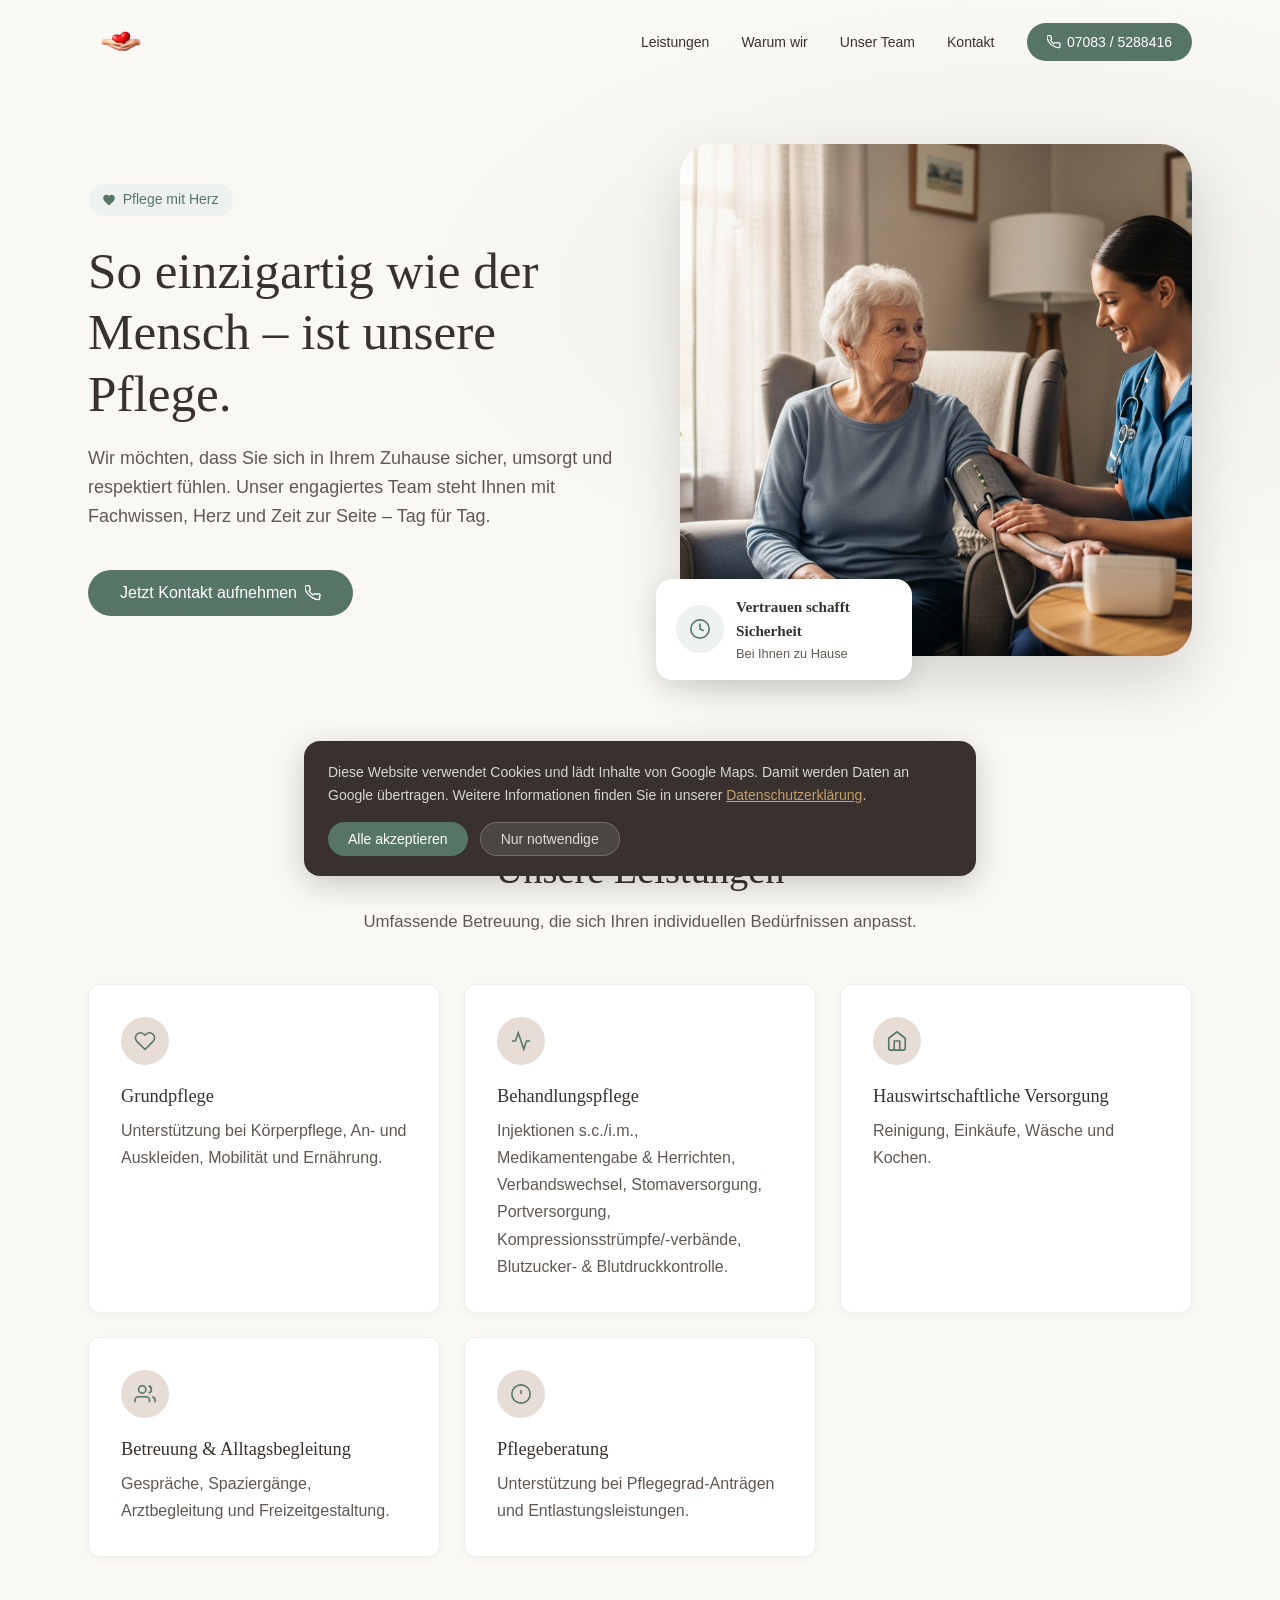
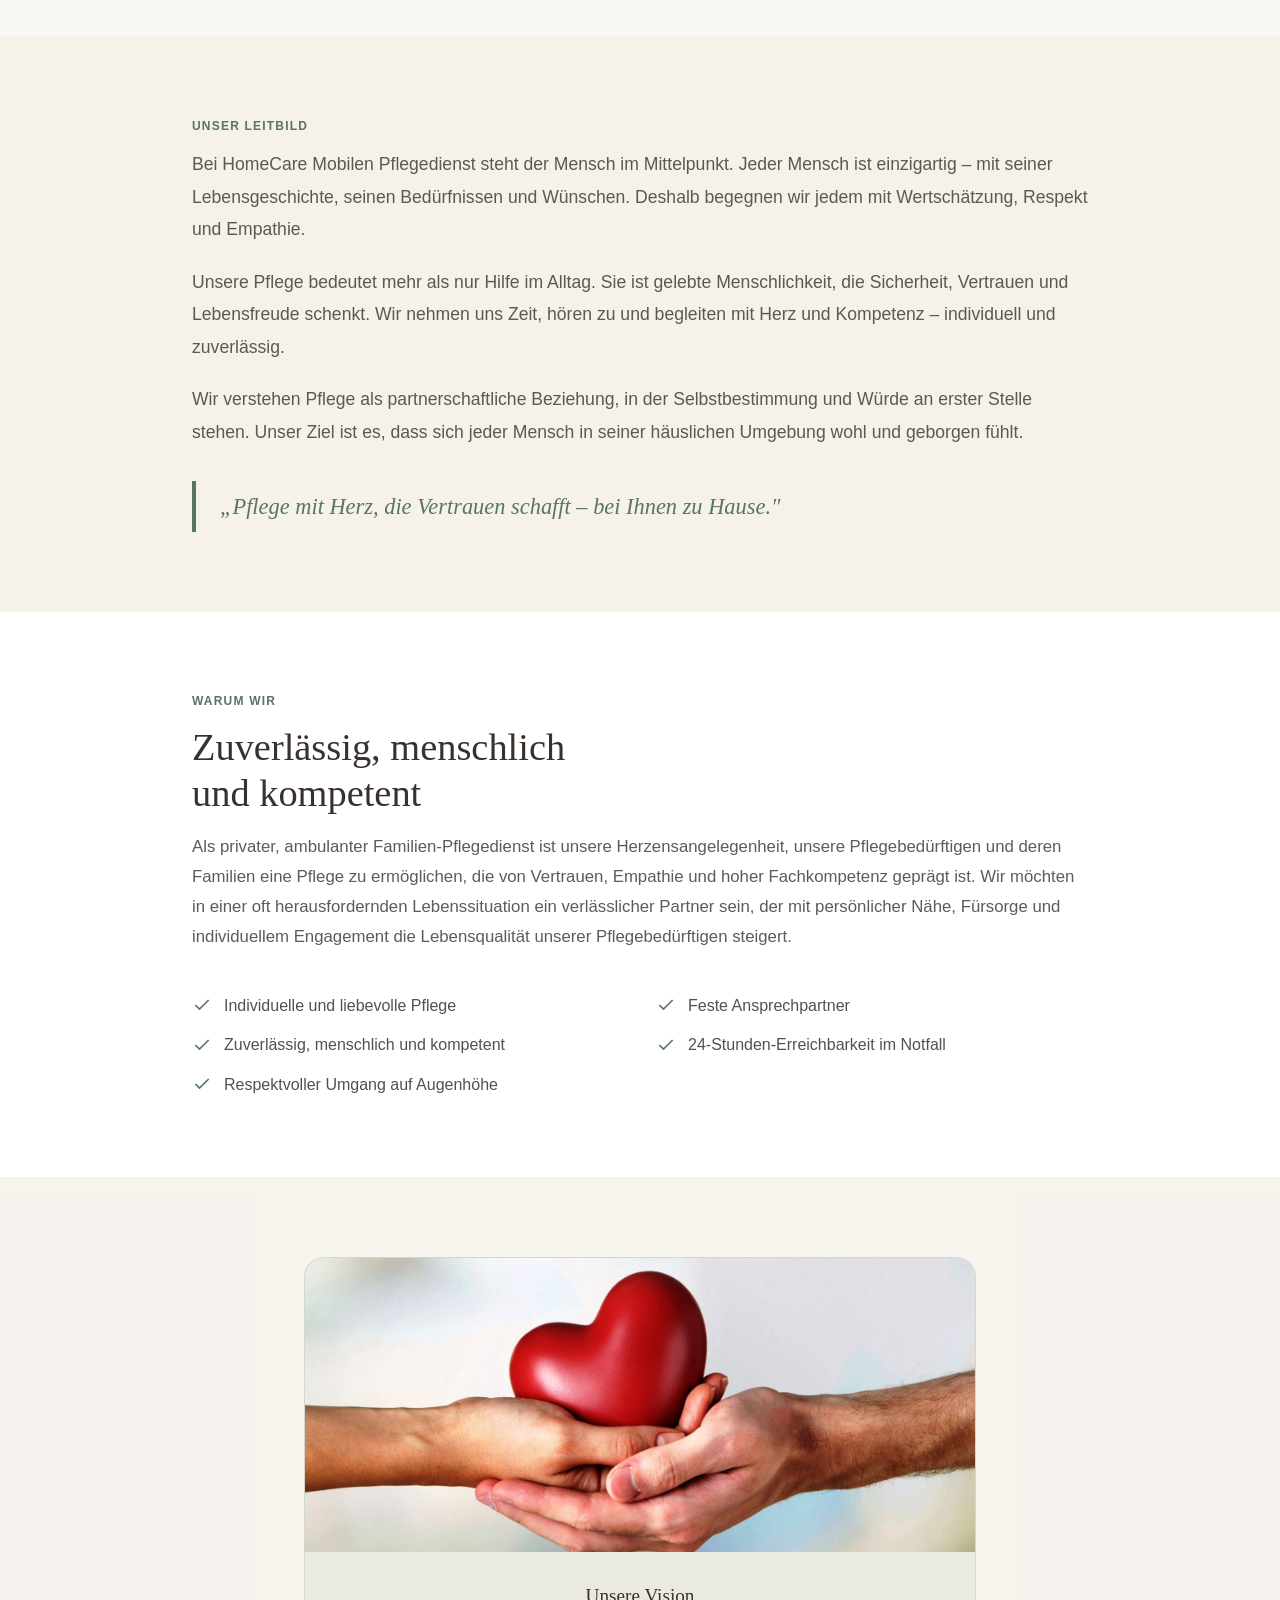
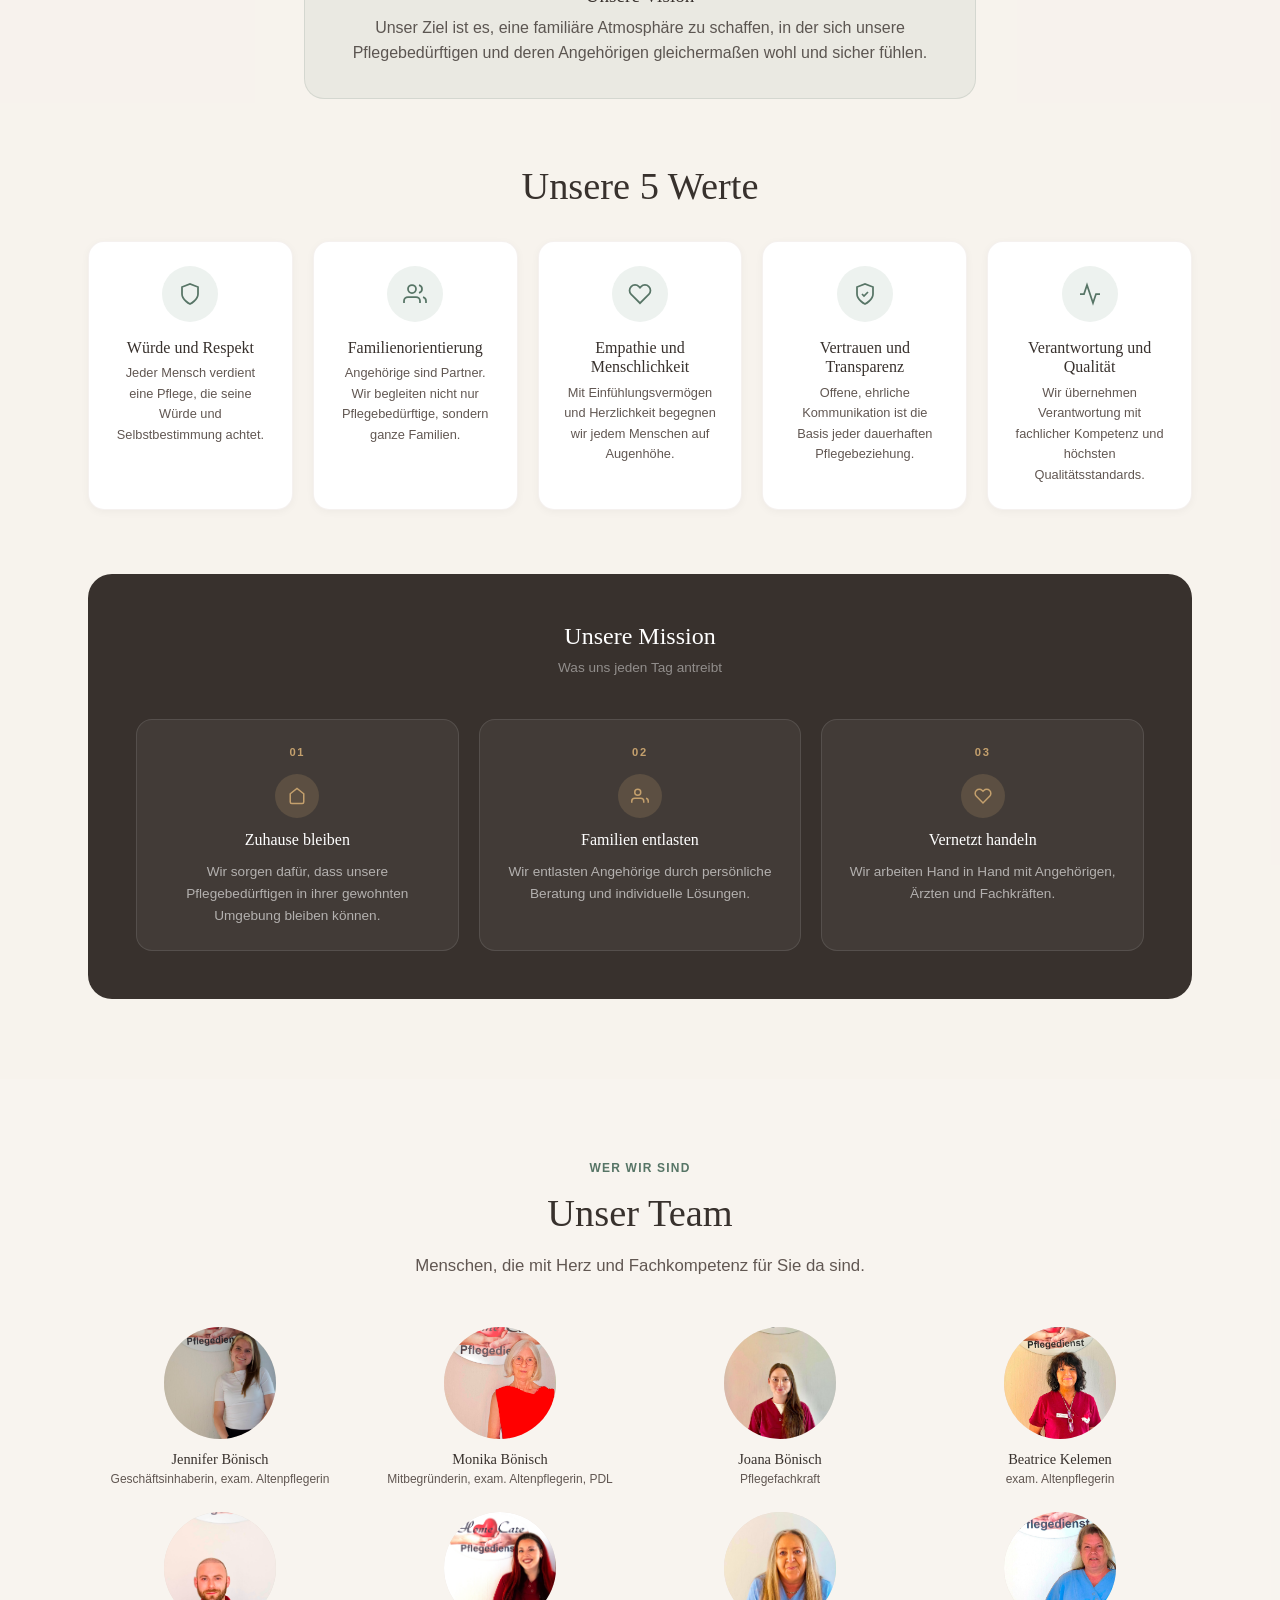
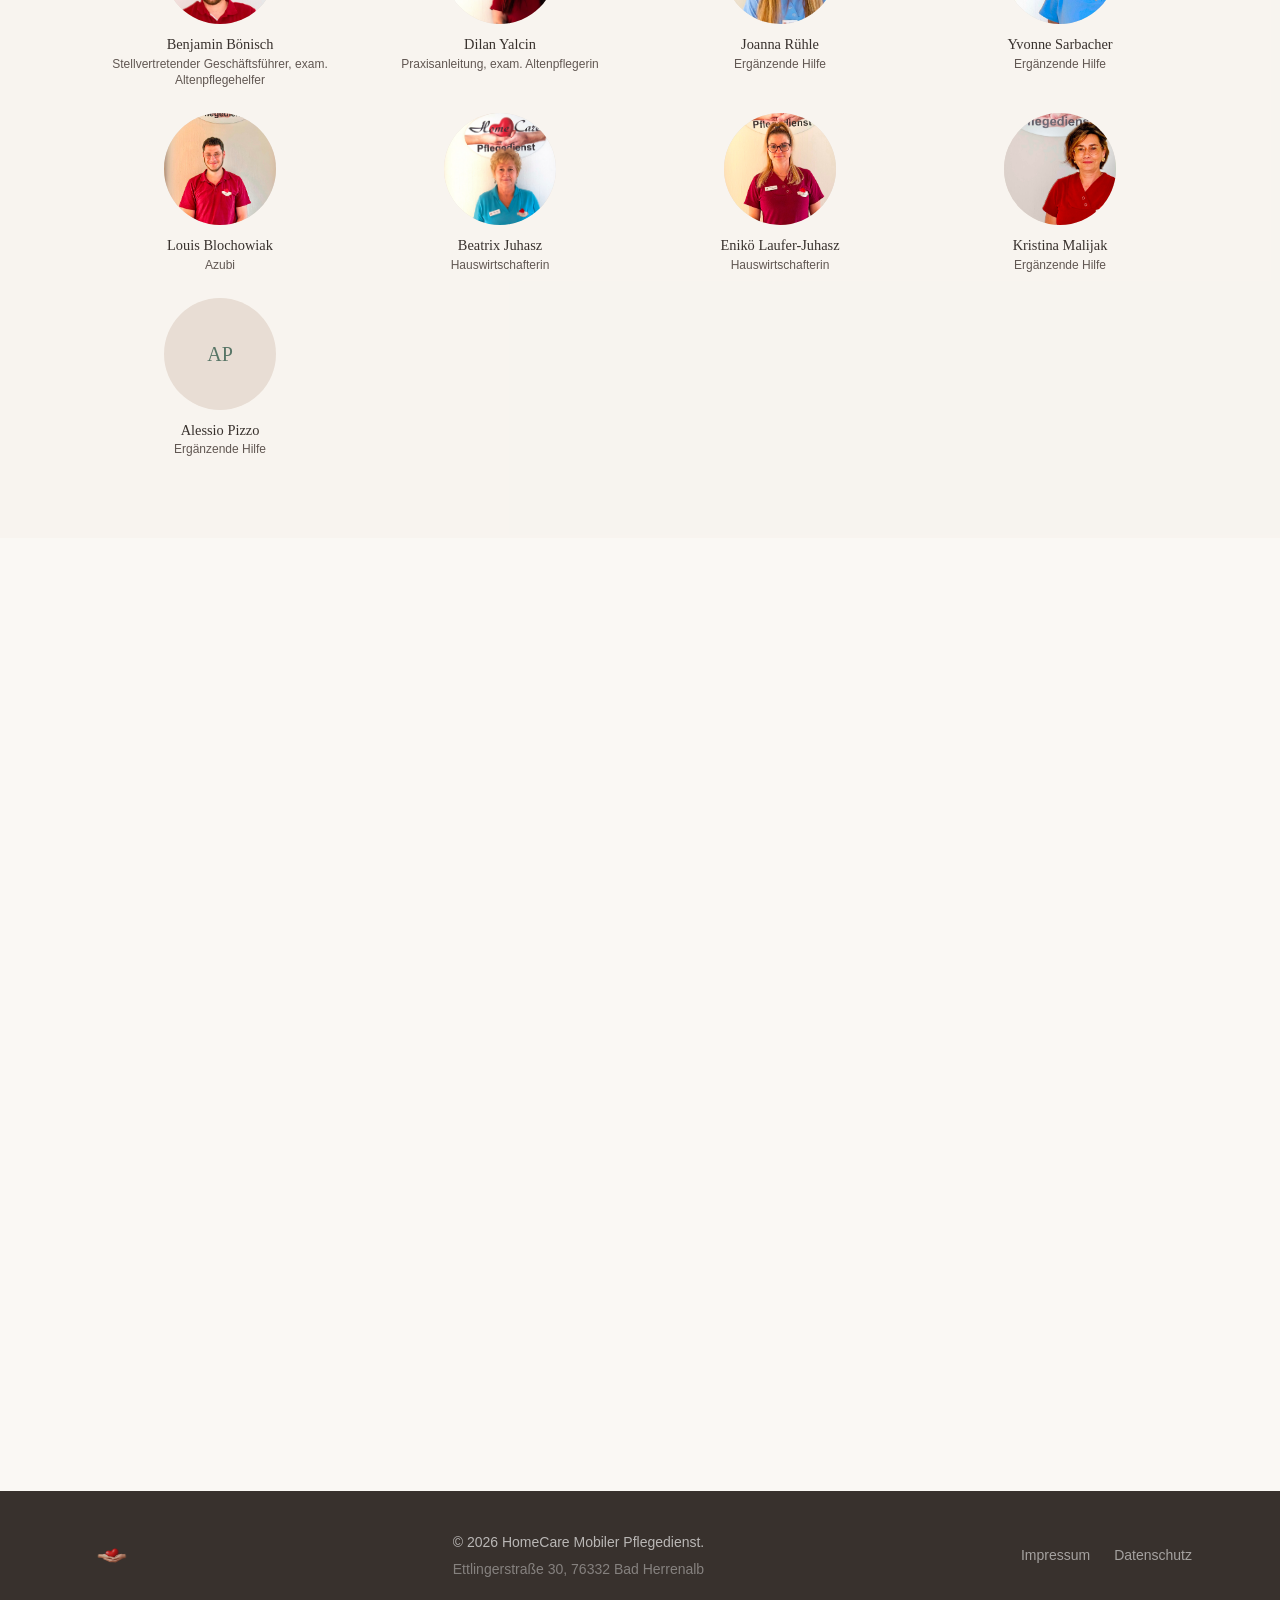
==== index.html @ 7b3007b2 "Add files via upload" ====
<!DOCTYPE html>
<html lang="de">
<head>
  <meta charset="UTF-8" />
  <meta name="viewport" content="width=device-width, initial-scale=1.0, maximum-scale=5" />
  <title>HomeCare Mobiler Pflegedienst Bad Herrenalb | Häusliche Pflege mit Herz</title>
  <meta name="description" content="HomeCare Mobiler Pflegedienst in Bad Herrenalb – individuelle Grundpflege, Behandlungspflege, Betreuung und Alltagsbegleitung bei Ihnen zu Hause. Tel.: 07083 / 5288416." />
  <meta name="robots" content="index, follow" />
  <link rel="canonical" href="https://hc-pflegedienst.com/" />
  <meta property="og:type" content="website" />
  <meta property="og:title" content="HomeCare Mobiler Pflegedienst Bad Herrenalb" />
  <meta property="og:description" content="Individuelle und liebevolle häusliche Pflege in Bad Herrenalb." />
  <meta property="og:image" content="/opengraph.jpg" />
  <meta name="geo.region" content="DE-BW" />
  <meta name="geo.placename" content="Bad Herrenalb" />
  <link rel="icon" type="image/svg+xml" href="/favicon.svg" />
  <script type="text/javascript" src="https://cdn.jsdelivr.net/npm/@emailjs/browser@4/dist/email.min.js"></script>

  <style>
    /* ── TOKENS ─────────────────────────────────────────── */
    :root {
      --primary:    #577566;
      --primary-lt: #edf2ef;
      --primary-md: #c8d9d0;
      --bg:         #faf8f4;
      --fg:         #38312d;
      --card:       #ffffff;
      --secondary:  #e8ddd4;
      --muted:      #f0e8e0;
      --muted-fg:   #615752;
      --accent:     #c4a06d;
      --accent-lt:  #f5ece0;
      --border:     #e5ddd6;
      --radius:     0.75rem;
      --serif: Georgia, 'Times New Roman', serif;
      --sans: -apple-system, BlinkMacSystemFont, 'Segoe UI', Roboto, Helvetica, Arial, sans-serif;
    }
    *, *::before, *::after { box-sizing: border-box; margin: 0; padding: 0; }
    html { scroll-behavior: smooth; scroll-padding-top: 5.5rem; }
    section[id] { scroll-margin-top: 5.5rem; }
    body { font-family: var(--sans); background: var(--bg); color: var(--fg); line-height: 1.6; -webkit-font-smoothing: antialiased; }
    img { max-width: 100%; display: block; }
    a { color: inherit; text-decoration: none; }
    h1,h2,h3,h4 { font-family: var(--serif); font-weight: 500; line-height: 1.2; }
    .container { width: 100%; max-width: 72rem; margin: 0 auto; padding: 0 1.5rem; }
    .container--narrow { max-width: 52rem; }

    /* ── HEADER ─────────────────────────────────────────── */
    .site-header {
      position: fixed; top: 0; left: 0; right: 0; z-index: 100;
      padding: 1.25rem 0; transition: all .3s ease;
    }
    .site-header.scrolled {
      background: rgba(250,248,244,.95); backdrop-filter: blur(12px);
      box-shadow: 0 2px 8px rgba(0,0,0,.06); padding: .875rem 0;
    }
    .header-inner { display: flex; align-items: center; justify-content: space-between; }
    .logo img { height: 2.75rem; width: auto; object-fit: contain; }
    .nav-links { display: flex; align-items: center; gap: 2rem; }
    .nav-links a:not(.nav-cta) {
      font-size: .875rem; font-weight: 500; background: none; border: none;
      cursor: pointer; color: var(--fg); transition: color .2s; font-family: var(--sans);
    }
    .nav-links a:not(.nav-cta):hover { color: var(--primary); }
    .nav-cta {
      background: var(--primary); color: #fff !important;
      padding: .5rem 1.25rem; border-radius: 999px;
      font-size: .875rem; font-weight: 500; font-family: var(--sans);
      display: inline-flex; align-items: center; gap: .4rem;
      border: none; cursor: pointer; transition: opacity .2s; text-decoration: none;
    }
    .nav-cta:hover { opacity: .88; }
    .hamburger { display: none; background: none; border: none; cursor: pointer; padding: .5rem; color: var(--fg); }
    .mobile-nav {
      display: none; flex-direction: column;
      background: rgba(250,248,244,.97); backdrop-filter: blur(12px);
      border-top: 1px solid var(--border); padding: 1rem 1.5rem 1.25rem;
    }
    .mobile-nav.open { display: flex; }
    .mobile-nav button, .mobile-nav a {
      display: block; width: 100%; text-align: left;
      padding: .75rem .5rem; font-size: 1rem; font-weight: 500;
      background: none; border: none; border-bottom: 1px solid var(--border);
      cursor: pointer; color: var(--fg); font-family: var(--sans); transition: color .2s;
    }
    .mobile-nav button:last-child, .mobile-nav a:last-child { border-bottom: none; }
    .mobile-nav button:hover, .mobile-nav a:hover { color: var(--primary); }
    .mobile-nav .nav-cta { margin-top: .75rem; justify-content: center; border-radius: 999px; }

    /* ── HERO ────────────────────────────────────────────── */
    .hero { padding: 9rem 0 5rem; position: relative; overflow: hidden; background: var(--bg); }
    .hero::before {
      content: ''; position: absolute; inset: 0;
      background: radial-gradient(ellipse 70% 60% at 80% 40%, rgba(87,117,102,.08) 0%, transparent 70%);
      pointer-events: none;
    }
    .hero-inner { display: flex; flex-direction: column; align-items: center; gap: 3rem; }
    .hero-text { flex: 1; text-align: center; position: relative; z-index: 1; }
    .badge {
      display: inline-flex; align-items: center; gap: .4rem;
      background: var(--primary-lt); color: var(--primary);
      padding: .3rem .9rem; border-radius: 999px; font-size: .875rem; font-weight: 500;
      margin-bottom: 1.5rem;
    }
    .hero h1 { font-size: clamp(2rem,4vw,3.25rem); color: var(--fg); margin-bottom: 1.25rem; max-width: 18ch; }
    .hero p { font-size: 1.125rem; color: var(--muted-fg); max-width: 36rem; margin: 0 auto 2.5rem; }
    .btn-primary {
      display: inline-flex; align-items: center; gap: .5rem;
      background: var(--primary); color: #fff; padding: .875rem 2rem;
      border-radius: 999px; font-weight: 500; font-size: 1rem; border: none; cursor: pointer;
      transition: opacity .2s; font-family: var(--sans);
    }
    .btn-primary:hover { opacity: .88; color: #fff; }
    .hero-card {
      flex: 1; max-width: 32rem; width: 100%; flex-shrink: 0;
      position: relative; display: none; z-index: 1;
    }
    .hero-card-img-wrap {
      aspect-ratio: 1; border-radius: 2rem; overflow: hidden;
      box-shadow: 0 25px 60px rgba(0,0,0,.15);
    }
    .hero-card-img-wrap img { width: 100%; height: 100%; object-fit: cover; }
    .hero-trust {
      position: absolute; bottom: -1.5rem; left: -1.5rem;
      background: #fff; padding: 1rem 1.25rem; border-radius: 1rem;
      box-shadow: 0 8px 24px rgba(0,0,0,.12);
      display: flex; align-items: center; gap: .75rem;
      max-width: 16rem;
    }
    .hero-trust-icon {
      width: 3rem; height: 3rem; background: var(--primary-lt); border-radius: 999px;
      display: flex; align-items: center; justify-content: center; color: var(--primary); flex-shrink: 0;
    }
    .hero-trust-text { display: flex; flex-direction: column; }
    .hero-trust-text strong { font-family: var(--serif); font-size: .95rem; color: var(--fg); }
    .hero-trust-text span { font-size: .8rem; color: var(--muted-fg); }

    /* ── SECTION BASE ────────────────────────────────────── */
    section { padding: 5rem 0; }
    .section-label { font-size: .75rem; font-weight: 600; letter-spacing: .1em; text-transform: uppercase; color: var(--primary); margin-bottom: .75rem; }
    .section-title { font-size: clamp(1.75rem, 3vw, 2.5rem); margin-bottom: 1rem; }
    .section-sub { font-size: 1.05rem; color: var(--muted-fg); max-width: 38rem; }

    /* ── LEISTUNGEN ──────────────────────────────────────── */
    .leistungen { background: var(--bg); }
    .leistungen-header { text-align: center; margin-bottom: 3rem; }
    .leistungen-header .section-sub { margin: 0 auto; }
    .cards-grid { display: grid; grid-template-columns: repeat(auto-fit, minmax(260px, 1fr)); gap: 1.5rem; }
    .card {
      background: var(--card); border-radius: var(--radius); padding: 2rem;
      box-shadow: 0 2px 8px rgba(0,0,0,.04); border: 1px solid rgba(229,221,214,.5);
      transition: box-shadow .25s;
    }
    .card:hover { box-shadow: 0 4px 16px rgba(0,0,0,.08); }
    .card-icon { width: 3rem; height: 3rem; background: var(--secondary); border-radius: 999px; display: flex; align-items: center; justify-content: center; color: var(--primary); margin-bottom: 1.25rem; }
    .card h3 { font-size: 1.15rem; margin-bottom: .6rem; }
    .card p { color: var(--muted-fg); font-size: 1rem; line-height: 1.7; }

    /* ── LEITBILD ────────────────────────────────────────── */
    .leitbild { background: rgba(196,160,109,.08); }
    .leitbild-inner { max-width: 56rem; margin: 0 auto; }
    .leitbild-text { font-size: 1.1rem; color: rgba(56,49,45,.8); line-height: 1.85; font-weight: 400; }
    .leitbild-text p + p { margin-top: 1.25rem; }
    .leitbild-quote {
      margin-top: 2rem; border-left: 4px solid var(--primary);
      padding: .5rem 0 .5rem 1.5rem;
      font-family: var(--serif); font-size: 1.4rem; color: var(--primary); font-style: italic; font-weight: 500;
    }

    /* ── WARUM WIR ───────────────────────────────────────── */
    .warum { background: var(--card); }
    .warum-inner { max-width: 56rem; margin: 0 auto; }
    .warum-intro { font-size: 1.05rem; color: rgba(56,49,45,.8); line-height: 1.8; margin-bottom: 2.5rem; }
    .reasons-list { display: grid; grid-template-columns: 1fr 1fr; gap: .875rem 2rem; }
    .reason-item { display: flex; align-items: flex-start; gap: .75rem; }
    .reason-item svg { flex-shrink: 0; color: var(--primary); margin-top: .15rem; }
    .reason-item span { font-size: 1rem; color: rgba(56,49,45,.85); }

    /* ── VISION / WERTE / MISSION ────────────────────────── */
    .leitbild-full { background: rgba(240,232,224,.35); }
    .leitbild-full-inner { max-width: 72rem; margin: 0 auto; }
    .leitbild-photo-card {
      background: rgba(87,117,102,.08); border: 1px solid rgba(87,117,102,.15);
      border-radius: 1.25rem; overflow: hidden; max-width: 42rem; margin: 0 auto 4rem;
    }
    .leitbild-photo-card img { width: 100%; aspect-ratio: 16/7; object-fit: cover; }
    .leitbild-photo-card .card-body { padding: 2rem 2.5rem; text-align: center; }
    .leitbild-photo-card h3 { font-size: 1.2rem; margin-bottom: .5rem; }
    .leitbild-photo-card p { color: rgba(56,49,45,.8); }
    .werte-grid { display: grid; grid-template-columns: repeat(auto-fit, minmax(200px, 1fr)); gap: 1.25rem; margin-bottom: 4rem; }
    .wert-card {
      background: var(--card); border-radius: 1rem; padding: 1.5rem;
      display: flex; flex-direction: column; align-items: center; text-align: center;
      box-shadow: 0 2px 8px rgba(0,0,0,.04); border: 1px solid rgba(229,221,214,.4);
      transition: box-shadow .25s;
    }
    .wert-card:hover { box-shadow: 0 4px 16px rgba(0,0,0,.08); }
    .wert-icon { width: 3.5rem; height: 3.5rem; background: var(--primary-lt); border-radius: 999px; display: flex; align-items: center; justify-content: center; color: var(--primary); margin-bottom: 1rem; transition: background .25s; }
    .wert-card:hover .wert-icon { background: rgba(87,117,102,.2); }
    .wert-card h4 { font-size: 1rem; margin-bottom: .4rem; }
    .wert-card p { font-size: .8rem; color: var(--muted-fg); line-height: 1.6; }
    .mission-card { background: var(--fg); color: #fff; border-radius: 1.5rem; padding: 3rem; }
    .mission-card h3 { font-size: 1.5rem; text-align: center; margin-bottom: .4rem; }
    .mission-card .sub { text-align: center; color: rgba(255,255,255,.45); font-size: .85rem; margin-bottom: 2.5rem; }
    .mission-grid { display: grid; grid-template-columns: repeat(auto-fit, minmax(220px, 1fr)); gap: 1.25rem; }
    .mission-item { background: rgba(255,255,255,.05); border: 1px solid rgba(255,255,255,.1); border-radius: 1rem; padding: 1.5rem; display: flex; flex-direction: column; align-items: center; text-align: center; gap: .75rem; }
    .mission-num { font-size: .7rem; font-weight: 700; letter-spacing: .15em; color: var(--accent); }
    .mission-icon { width: 2.75rem; height: 2.75rem; background: rgba(196,160,109,.2); border-radius: 999px; display: flex; align-items: center; justify-content: center; color: var(--accent); }
    .mission-item h4 { font-size: 1rem; color: #fff; }
    .mission-item p { font-size: .85rem; color: rgba(255,255,255,.6); line-height: 1.6; }

    /* ── TEAM ────────────────────────────────────────────── */
    .team { background: rgba(240,232,224,.25); }
    .team-header { text-align: center; margin-bottom: 3rem; }
    .team-grid { display: grid; grid-template-columns: repeat(4, 1fr); gap: 1.5rem 1rem; }
    .team-member { display: flex; flex-direction: column; align-items: center; text-align: center; cursor: pointer; }
    .team-photo {
      width: 7rem; height: 7rem; border-radius: 999px; overflow: hidden;
      background: var(--secondary); margin-bottom: .75rem;
      position: relative; transition: box-shadow .25s, transform .2s;
      flex-shrink: 0;
    }
    .team-member:hover .team-photo { box-shadow: 0 6px 20px rgba(0,0,0,.14); transform: scale(1.04); }
    .team-photo img { width: 100%; height: 100%; object-fit: cover; }
    .team-photo .initials {
      position: absolute; inset: 0; display: flex; align-items: center; justify-content: center;
      font-family: var(--serif); font-size: 1.25rem; color: var(--primary); font-weight: 500;
    }
    .team-member h3 { font-size: .9rem; font-weight: 500; margin-bottom: .15rem; }
    .team-member p { font-size: .75rem; color: var(--muted-fg); line-height: 1.4; }

    /* ── MODAL ───────────────────────────────────────────── */
    .modal-overlay {
      display: none; position: fixed; inset: 0; z-index: 999;
      background: rgba(0,0,0,.55); backdrop-filter: blur(4px);
      align-items: center; justify-content: center; padding: 1.5rem;
    }
    .modal-overlay.open { display: flex; }
    .modal-box {
      background: var(--card); border-radius: 1.5rem; max-width: 440px; width: 100%;
      overflow: hidden; box-shadow: 0 24px 60px rgba(0,0,0,.2);
      animation: fadeUp .25s ease;
    }
    @keyframes fadeUp { from { opacity:0; transform:translateY(1rem); } to { opacity:1; transform:none; } }
    .modal-photo { width: 100%; aspect-ratio: 1; object-fit: cover; object-position: center top; }
    .modal-body { padding: 1.5rem; display: flex; align-items: center; justify-content: space-between; gap: 1rem; }
    .modal-body h3 { font-size: 1.2rem; margin-bottom: .2rem; }
    .modal-body p { font-size: .875rem; color: var(--muted-fg); }
    .modal-close {
      flex-shrink: 0; width: 2.25rem; height: 2.25rem; border-radius: 999px;
      background: var(--secondary); border: none; cursor: pointer;
      display: flex; align-items: center; justify-content: center; color: var(--fg);
      transition: background .2s;
    }
    .modal-close:hover { background: var(--border); }

    /* ── KONTAKT ─────────────────────────────────────────── */
    .kontakt { background: var(--bg); }
    .kontakt-inner { display: flex; flex-direction: column; gap: 3rem; }
    .kontakt-info h2 { font-size: clamp(1.75rem, 3vw, 2.5rem); margin-bottom: 1rem; }
    .kontakt-info p.lead { font-size: 1.05rem; color: var(--muted-fg); margin-bottom: 2rem; max-width: 28rem; }
    .info-list { display: flex; flex-direction: column; gap: 1.25rem; }
    .info-item { display: flex; align-items: flex-start; gap: 1rem; }
    .info-icon { width: 2.5rem; height: 2.5rem; background: var(--primary-lt); border-radius: 999px; display:flex; align-items:center; justify-content:center; color:var(--primary); flex-shrink:0; }
    .info-item strong { display:block; font-weight:500; }
    .info-item span, .info-item a { color: var(--muted-fg); font-size: 1rem; }
    .info-item > div > span { display: block; }
    .info-item a:hover { color: var(--primary); }

    /* Kontaktformular */
    .contact-form { background: var(--card); border-radius: 1.25rem; padding: 2rem; box-shadow: 0 2px 8px rgba(0,0,0,.04); border: 1px solid var(--border); }
    .form-group { margin-bottom: 1.25rem; }
    .form-group label { display: block; font-size: .875rem; font-weight: 500; margin-bottom: .4rem; }
    .form-group input, .form-group textarea {
      width: 100%; padding: .75rem 1rem; border: 1.5px solid var(--border);
      border-radius: .625rem; font-family: var(--sans); font-size: .95rem;
      background: var(--bg); color: var(--fg); transition: border-color .2s;
    }
    .form-group input:focus, .form-group textarea:focus { outline: none; border-color: var(--primary); }
    .form-group textarea { resize: vertical; min-height: 120px; }
    .form-row { display: grid; grid-template-columns: 1fr 1fr; gap: 1rem; }
    .form-note { font-size: .8rem; color: var(--muted-fg); margin-bottom: 1.25rem; }
    .form-success { display: none; text-align: center; padding: 2rem; }
    .form-success svg { color: var(--primary); width: 3rem; height: 3rem; margin: 0 auto 1rem; }
    .form-success h3 { font-size: 1.25rem; margin-bottom: .5rem; }
    .form-success p { color: var(--muted-fg); }

    /* Map */
    .map-wrapper { border-radius: 1rem; overflow: hidden; border: 1px solid var(--border); height: 260px; }
    .map-wrapper iframe { width: 100%; height: 100%; border: none; }

    /* ── FOOTER ──────────────────────────────────────────── */
    .site-footer { background: var(--fg); color: rgba(255,255,255,.65); padding: 2.5rem 0; }
    .footer-inner { display: flex; flex-direction: column; align-items: center; gap: 1.25rem; text-align: center; font-size: .875rem; }
    .footer-logo img { height: 2rem; opacity: .7; }
    .footer-links { display: flex; gap: 1.5rem; }
    .footer-links a { color: rgba(255,255,255,.55); transition: color .2s; }
    .footer-links a:hover { color: rgba(255,255,255,.9); }

    /* ── COOKIE BANNER ───────────────────────────────────── */
    .cookie-banner {
      position: fixed; bottom: 1.5rem; left: 1rem; right: 1rem; z-index: 200;
      background: var(--fg); color: rgba(255,255,255,.8); border-radius: 1rem;
      padding: 1.25rem 1.5rem; box-shadow: 0 8px 32px rgba(0,0,0,.2);
      display: flex; flex-direction: column; gap: 1rem;
      max-width: 42rem; margin: 0 auto;
    }
    .cookie-banner.hidden { display: none; }
    .cookie-banner p { font-size: .875rem; line-height: 1.6; }
    .cookie-banner a { color: var(--accent); text-decoration: underline; }
    .cookie-btns { display: flex; gap: .75rem; flex-wrap: wrap; }
    .cookie-accept {
      background: var(--primary); color: #fff; border: none; border-radius: 999px;
      padding: .5rem 1.25rem; font-size: .875rem; font-weight: 500; cursor: pointer;
      font-family: var(--sans); transition: opacity .2s;
    }
    .cookie-accept:hover { opacity: .88; }
    .cookie-decline {
      background: rgba(255,255,255,.1); color: rgba(255,255,255,.8); border: 1px solid rgba(255,255,255,.2);
      border-radius: 999px; padding: .5rem 1.25rem; font-size: .875rem; cursor: pointer;
      font-family: var(--sans); transition: background .2s;
    }
    .cookie-decline:hover { background: rgba(255,255,255,.15); }

    /* ── REVEAL ANIMATIONS ───────────────────────────────── */
    .reveal { opacity: 0; transform: translateY(1.25rem); transition: opacity .65s ease, transform .65s ease; }
    .reveal.visible { opacity: 1; transform: none; }
    .reveal-d1 { transition-delay: .1s; }
    .reveal-d2 { transition-delay: .2s; }
    .reveal-d3 { transition-delay: .3s; }
    .reveal-d4 { transition-delay: .4s; }

    /* ── RESPONSIVE ──────────────────────────────────────── */
    @media (min-width: 48rem) {
      .hero-inner { flex-direction: row; text-align: left; align-items: center; }
      .hero-text { text-align: left; }
      .hero-text p { margin-left: 0; }
      .hero-card { display: block; }
      .kontakt-inner { flex-direction: row; }
      .footer-inner { flex-direction: row; justify-content: space-between; text-align: left; }
      .reasons-list { grid-template-columns: 1fr 1fr; }
    }
    @media (min-width: 64rem) {
      .nav-links { display: flex; }
      .hamburger { display: none; }
      .team-grid { grid-template-columns: repeat(4, 1fr); }
    }
    @media (max-width: 63.9rem) {
      .nav-links { display: none; }
      .hamburger { display: block; }
      .form-row { grid-template-columns: 1fr; }
      .team-grid { grid-template-columns: repeat(4, 1fr); }
      .team-photo { width: 5.5rem; height: 5.5rem; }
    }
    @media (max-width: 40rem) {
      .team-grid { grid-template-columns: repeat(3, 1fr); }
      .team-photo { width: 5rem; height: 5rem; }
      .reasons-list { grid-template-columns: 1fr; }
    }
    @media (max-width: 28rem) {
      .team-grid { grid-template-columns: repeat(2, 1fr); }
    }

    /* ── LEGAL PAGES ─────────────────────────────────────── */
    body.legal-page .main-site { display: none; }
    body:not(.legal-page) .legal-content { display: none; }
    .legal-header-bar {
      background: #fff; border-bottom: 1px solid var(--border);
      padding: 1.1rem 0; position: sticky; top: 0; z-index: 100;
    }
    .legal-header-bar .inner { display: flex; align-items: center; justify-content: space-between; }
    .back-link { display: flex; align-items: center; gap: .4rem; font-size: .875rem; color: var(--muted-fg); transition: color .2s; }
    .back-link:hover { color: var(--primary); }
    .legal-main { padding: 3.5rem 0 6rem; }
    .legal-main h1 { font-size: clamp(1.75rem, 3vw, 2.5rem); margin-bottom: 2.5rem; }
    .legal-section { margin-bottom: 2.5rem; }
    .legal-section h2 { font-size: 1.15rem; margin-bottom: .75rem; color: var(--primary); font-family: var(--serif); }
    .legal-section h3 { font-size: 1rem; margin-bottom: .5rem; margin-top: 1.25rem; font-family: var(--serif); }
    .legal-section p, .legal-section address { font-size: .95rem; color: var(--muted-fg); line-height: 1.8; font-style: normal; margin-bottom: .6rem; }
    .legal-section a { color: var(--primary); text-decoration: underline; }
    .legal-section ul { padding-left: 1.5rem; color: var(--muted-fg); font-size: .95rem; line-height: 1.9; }
  </style>
</head>
<body>

<!-- ══════════════════════════════════════════════════
     MAIN SITE
══════════════════════════════════════════════════ -->
<div class="main-site">

  <!-- HEADER -->
  <header class="site-header" id="site-header">
    <div class="container">
      <div class="header-inner">
        <a class="logo" href="/" onclick="showMain(event)">
          <img src="/logo-neu2.png" alt="HomeCare Mobiler Pflegedienst" />
        </a>
        <nav class="nav-links">
          <a href="#leistungen">Leistungen</a>
          <a href="#warum-wir">Warum wir</a>
          <a href="#team">Unser Team</a>
          <a href="#kontakt">Kontakt</a>
          <a href="tel:070835288416" class="nav-cta">
            <svg width="14" height="14" viewBox="0 0 24 24" fill="none" stroke="currentColor" stroke-width="2"><path d="M22 16.92v3a2 2 0 01-2.18 2 19.79 19.79 0 01-8.63-3.07A19.5 19.5 0 013.17 12 19.79 19.79 0 01.1 3.43 2 2 0 012.07 1h3a2 2 0 012 1.72c.127.96.361 1.903.7 2.81a2 2 0 01-.45 2.11L6.09 8.91a16 16 0 006 6l1.27-1.27a2 2 0 012.11-.45c.907.339 1.85.573 2.81.7A2 2 0 0122 16.92z"/></svg>
            07083 / 5288416
          </a>
        </nav>
        <button class="hamburger" onclick="toggleMobile()" aria-label="Menü öffnen">
          <svg id="ham-open" width="24" height="24" fill="none" stroke="currentColor" stroke-width="2" viewBox="0 0 24 24"><line x1="3" y1="6" x2="21" y2="6"/><line x1="3" y1="12" x2="21" y2="12"/><line x1="3" y1="18" x2="21" y2="18"/></svg>
          <svg id="ham-close" width="24" height="24" fill="none" stroke="currentColor" stroke-width="2" viewBox="0 0 24 24" style="display:none"><line x1="18" y1="6" x2="6" y2="18"/><line x1="6" y1="6" x2="18" y2="18"/></svg>
        </button>
      </div>
    </div>
    <nav class="mobile-nav" id="mobile-nav">
      <a href="#leistungen" onclick="closeMobile()">Leistungen</a>
      <a href="#warum-wir" onclick="closeMobile()">Warum wir</a>
      <a href="#team" onclick="closeMobile()">Unser Team</a>
      <a href="#kontakt" onclick="closeMobile()">Kontakt</a>
      <a href="tel:070835288416" class="nav-cta" onclick="closeMobile()">
        <svg width="14" height="14" viewBox="0 0 24 24" fill="none" stroke="currentColor" stroke-width="2"><path d="M22 16.92v3a2 2 0 01-2.18 2 19.79 19.79 0 01-8.63-3.07A19.5 19.5 0 013.17 12 19.79 19.79 0 01.1 3.43 2 2 0 012.07 1h3a2 2 0 012 1.72c.127.96.361 1.903.7 2.81a2 2 0 01-.45 2.11L6.09 8.91a16 16 0 006 6l1.27-1.27a2 2 0 012.11-.45c.907.339 1.85.573 2.81.7A2 2 0 0122 16.92z"/></svg>
        07083 / 5288416
      </a>
    </nav>
  </header>

  <!-- HERO -->
  <section class="hero">
    <div class="container">
      <div class="hero-inner">
        <div class="hero-text reveal">
          <div class="badge">
            <svg width="14" height="14" viewBox="0 0 24 24" fill="currentColor"><path d="M12 21.35l-1.45-1.32C5.4 15.36 2 12.28 2 8.5 2 5.42 4.42 3 7.5 3c1.74 0 3.41.81 4.5 2.09C13.09 3.81 14.76 3 16.5 3 19.58 3 22 5.42 22 8.5c0 3.78-3.4 6.86-8.55 11.54L12 21.35z"/></svg>
            Pflege mit Herz
          </div>
          <h1>So einzigartig wie der Mensch – ist unsere Pflege.</h1>
          <p>Wir möchten, dass Sie sich in Ihrem Zuhause sicher, umsorgt und respektiert fühlen. Unser engagiertes Team steht Ihnen mit Fachwissen, Herz und Zeit zur Seite – Tag für Tag.</p>
          <button class="btn-primary" onclick="scrollToSection('kontakt')">
            Jetzt Kontakt aufnehmen
            <svg width="16" height="16" viewBox="0 0 24 24" fill="none" stroke="currentColor" stroke-width="2"><path d="M22 16.92v3a2 2 0 01-2.18 2 19.79 19.79 0 01-8.63-3.07A19.5 19.5 0 013.17 12 19.79 19.79 0 01.1 3.43 2 2 0 012.07 1h3a2 2 0 012 1.72c.127.96.361 1.903.7 2.81a2 2 0 01-.45 2.11L6.09 8.91a16 16 0 006 6l1.27-1.27a2 2 0 012.11-.45c.907.339 1.85.573 2.81.7A2 2 0 0122 16.92z"/></svg>
          </button>
        </div>
        <div class="hero-card reveal reveal-d2">
          <div class="hero-card-img-wrap">
            <img src="/hero.png" alt="Pflege mit Herz" />
          </div>
          <div class="hero-trust">
            <div class="hero-trust-icon">
              <svg width="22" height="22" viewBox="0 0 24 24" fill="none" stroke="currentColor" stroke-width="1.75"><circle cx="12" cy="12" r="10"/><polyline points="12 6 12 12 16 14"/></svg>
            </div>
            <div class="hero-trust-text">
              <strong>Vertrauen schafft Sicherheit</strong>
              <span>Bei Ihnen zu Hause</span>
            </div>
          </div>
        </div>
      </div>
    </div>
  </section>

  <!-- LEISTUNGEN -->
  <section class="leistungen" id="leistungen">
    <div class="container">
      <div class="leistungen-header reveal">
        <p class="section-label">Was wir anbieten</p>
        <h2 class="section-title">Unsere Leistungen</h2>
        <p class="section-sub">Umfassende Betreuung, die sich Ihren individuellen Bedürfnissen anpasst.</p>
      </div>
      <div class="cards-grid">
        <div class="card reveal reveal-d1">
          <div class="card-icon">
            <svg width="22" height="22" viewBox="0 0 24 24" fill="none" stroke="currentColor" stroke-width="1.75"><path d="M20.84 4.61a5.5 5.5 0 00-7.78 0L12 5.67l-1.06-1.06a5.5 5.5 0 00-7.78 7.78l1.06 1.06L12 21.23l7.78-7.78 1.06-1.06a5.5 5.5 0 000-7.78z"/></svg>
          </div>
          <h3>Grundpflege</h3>
          <p>Unterstützung bei Körperpflege, An- und Auskleiden, Mobilität und Ernährung.</p>
        </div>
        <div class="card reveal reveal-d2">
          <div class="card-icon">
            <svg width="22" height="22" viewBox="0 0 24 24" fill="none" stroke="currentColor" stroke-width="1.75"><path d="M22 12h-4l-3 9L9 3l-3 9H2"/></svg>
          </div>
          <h3>Behandlungspflege</h3>
          <p>Injektionen s.c./i.m., Medikamentengabe & Herrichten, Verbandswechsel, Stomaversorgung, Portversorgung, Kompressionsstrümpfe/-verbände, Blutzucker- & Blutdruckkontrolle.</p>
        </div>
        <div class="card reveal reveal-d3">
          <div class="card-icon">
            <svg width="22" height="22" viewBox="0 0 24 24" fill="none" stroke="currentColor" stroke-width="1.75"><path d="M3 9l9-7 9 7v11a2 2 0 01-2 2H5a2 2 0 01-2-2z"/><polyline points="9,22 9,12 15,12 15,22"/></svg>
          </div>
          <h3>Hauswirtschaftliche Versorgung</h3>
          <p>Reinigung, Einkäufe, Wäsche und Kochen.</p>
        </div>
        <div class="card reveal reveal-d1">
          <div class="card-icon">
            <svg width="22" height="22" viewBox="0 0 24 24" fill="none" stroke="currentColor" stroke-width="1.75"><path d="M17 21v-2a4 4 0 00-4-4H5a4 4 0 00-4 4v2"/><circle cx="9" cy="7" r="4"/><path d="M23 21v-2a4 4 0 00-3-3.87"/><path d="M16 3.13a4 4 0 010 7.75"/></svg>
          </div>
          <h3>Betreuung & Alltagsbegleitung</h3>
          <p>Gespräche, Spaziergänge, Arztbegleitung und Freizeitgestaltung.</p>
        </div>
        <div class="card reveal reveal-d2">
          <div class="card-icon">
            <svg width="22" height="22" viewBox="0 0 24 24" fill="none" stroke="currentColor" stroke-width="1.75"><circle cx="12" cy="12" r="10"/><line x1="12" y1="8" x2="12" y2="12"/><line x1="12" y1="16" x2="12.01" y2="16"/></svg>
          </div>
          <h3>Pflegeberatung</h3>
          <p>Unterstützung bei Pflegegrad-Anträgen und Entlastungsleistungen.</p>
        </div>
      </div>
    </div>
  </section>

  <!-- LEITBILD (kurz) -->
  <section class="leitbild">
    <div class="container">
      <div class="leitbild-inner">
        <p class="section-label reveal">Unser Leitbild</p>
        <div class="leitbild-text reveal reveal-d1">
          <p>Bei HomeCare Mobilen Pflegedienst steht der Mensch im Mittelpunkt. Jeder Mensch ist einzigartig – mit seiner Lebensgeschichte, seinen Bedürfnissen und Wünschen. Deshalb begegnen wir jedem mit Wertschätzung, Respekt und Empathie.</p>
          <p>Unsere Pflege bedeutet mehr als nur Hilfe im Alltag. Sie ist gelebte Menschlichkeit, die Sicherheit, Vertrauen und Lebensfreude schenkt. Wir nehmen uns Zeit, hören zu und begleiten mit Herz und Kompetenz – individuell und zuverlässig.</p>
          <p>Wir verstehen Pflege als partnerschaftliche Beziehung, in der Selbstbestimmung und Würde an erster Stelle stehen. Unser Ziel ist es, dass sich jeder Mensch in seiner häuslichen Umgebung wohl und geborgen fühlt.</p>
        </div>
        <blockquote class="leitbild-quote reveal reveal-d2">
          „Pflege mit Herz, die Vertrauen schafft – bei Ihnen zu Hause."
        </blockquote>
      </div>
    </div>
  </section>

  <!-- WARUM WIR -->
  <section class="warum" id="warum-wir">
    <div class="container">
      <div class="warum-inner">
        <p class="section-label reveal">Warum wir</p>
        <h2 class="section-title reveal reveal-d1">Zuverlässig, menschlich<br>und kompetent</h2>
        <p class="warum-intro reveal reveal-d2">Als privater, ambulanter Familien-Pflegedienst ist unsere Herzensangelegenheit, unsere Pflegebedürftigen und deren Familien eine Pflege zu ermöglichen, die von Vertrauen, Empathie und hoher Fachkompetenz geprägt ist. Wir möchten in einer oft herausfordernden Lebenssituation ein verlässlicher Partner sein, der mit persönlicher Nähe, Fürsorge und individuellem Engagement die Lebensqualität unserer Pflegebedürftigen steigert.</p>
        <div class="reasons-list reveal reveal-d3">
          <div class="reason-item">
            <svg width="20" height="20" viewBox="0 0 24 24" fill="none" stroke="currentColor" stroke-width="2"><polyline points="20 6 9 17 4 12"/></svg>
            <span>Individuelle und liebevolle Pflege</span>
          </div>
          <div class="reason-item">
            <svg width="20" height="20" viewBox="0 0 24 24" fill="none" stroke="currentColor" stroke-width="2"><polyline points="20 6 9 17 4 12"/></svg>
            <span>Feste Ansprechpartner</span>
          </div>
          <div class="reason-item">
            <svg width="20" height="20" viewBox="0 0 24 24" fill="none" stroke="currentColor" stroke-width="2"><polyline points="20 6 9 17 4 12"/></svg>
            <span>Zuverlässig, menschlich und kompetent</span>
          </div>
          <div class="reason-item">
            <svg width="20" height="20" viewBox="0 0 24 24" fill="none" stroke="currentColor" stroke-width="2"><polyline points="20 6 9 17 4 12"/></svg>
            <span>24-Stunden-Erreichbarkeit im Notfall</span>
          </div>
          <div class="reason-item">
            <svg width="20" height="20" viewBox="0 0 24 24" fill="none" stroke="currentColor" stroke-width="2"><polyline points="20 6 9 17 4 12"/></svg>
            <span>Respektvoller Umgang auf Augenhöhe</span>
          </div>
        </div>
      </div>
    </div>
  </section>

  <!-- VISION / WERTE / MISSION -->
  <section class="leitbild-full">
    <div class="container">
      <div class="leitbild-full-inner">
        <!-- Vision -->
        <div class="leitbild-photo-card reveal">
          <img src="/leitbild-foto.jpg" alt="Pflege mit Herz" />
          <div class="card-body">
            <h3>Unsere Vision</h3>
            <p>Unser Ziel ist es, eine familiäre Atmosphäre zu schaffen, in der sich unsere Pflegebedürftigen und deren Angehörigen gleichermaßen wohl und sicher fühlen.</p>
          </div>
        </div>

        <!-- Werte -->
        <h3 class="section-title reveal" style="text-align:center;margin-bottom:2rem;">Unsere 5 Werte</h3>
        <div class="werte-grid">
          <div class="wert-card reveal reveal-d1">
            <div class="wert-icon">
              <svg width="24" height="24" viewBox="0 0 24 24" fill="none" stroke="currentColor" stroke-width="1.75"><path d="M12 22s8-4 8-10V5l-8-3-8 3v7c0 6 8 10 8 10z"/></svg>
            </div>
            <h4>Würde und Respekt</h4>
            <p>Jeder Mensch verdient eine Pflege, die seine Würde und Selbstbestimmung achtet.</p>
          </div>
          <div class="wert-card reveal reveal-d2">
            <div class="wert-icon">
              <svg width="24" height="24" viewBox="0 0 24 24" fill="none" stroke="currentColor" stroke-width="1.75"><path d="M17 21v-2a4 4 0 00-4-4H5a4 4 0 00-4 4v2"/><circle cx="9" cy="7" r="4"/><path d="M23 21v-2a4 4 0 00-3-3.87"/><path d="M16 3.13a4 4 0 010 7.75"/></svg>
            </div>
            <h4>Familienorientierung</h4>
            <p>Angehörige sind Partner. Wir begleiten nicht nur Pflegebedürftige, sondern ganze Familien.</p>
          </div>
          <div class="wert-card reveal reveal-d3">
            <div class="wert-icon">
              <svg width="24" height="24" viewBox="0 0 24 24" fill="none" stroke="currentColor" stroke-width="1.75"><path d="M20.84 4.61a5.5 5.5 0 00-7.78 0L12 5.67l-1.06-1.06a5.5 5.5 0 00-7.78 7.78l1.06 1.06L12 21.23l7.78-7.78 1.06-1.06a5.5 5.5 0 000-7.78z"/></svg>
            </div>
            <h4>Empathie und Menschlichkeit</h4>
            <p>Mit Einfühlungsvermögen und Herzlichkeit begegnen wir jedem Menschen auf Augenhöhe.</p>
          </div>
          <div class="wert-card reveal reveal-d1">
            <div class="wert-icon">
              <svg width="24" height="24" viewBox="0 0 24 24" fill="none" stroke="currentColor" stroke-width="1.75"><path d="M12 22s8-4 8-10V5l-8-3-8 3v7c0 6 8 10 8 10z"/><polyline points="9 12 11 14 15 10"/></svg>
            </div>
            <h4>Vertrauen und Transparenz</h4>
            <p>Offene, ehrliche Kommunikation ist die Basis jeder dauerhaften Pflegebeziehung.</p>
          </div>
          <div class="wert-card reveal reveal-d2">
            <div class="wert-icon">
              <svg width="24" height="24" viewBox="0 0 24 24" fill="none" stroke="currentColor" stroke-width="1.75"><polyline points="22 12 18 12 15 21 9 3 6 12 2 12"/></svg>
            </div>
            <h4>Verantwortung und Qualität</h4>
            <p>Wir übernehmen Verantwortung mit fachlicher Kompetenz und höchsten Qualitätsstandards.</p>
          </div>
        </div>

        <!-- Mission -->
        <div class="mission-card reveal">
          <h3>Unsere Mission</h3>
          <p class="sub">Was uns jeden Tag antreibt</p>
          <div class="mission-grid">
            <div class="mission-item">
              <span class="mission-num">01</span>
              <div class="mission-icon">
                <svg width="18" height="18" viewBox="0 0 24 24" fill="none" stroke="currentColor" stroke-width="2"><path d="M3 9l9-7 9 7v11a2 2 0 01-2 2H5a2 2 0 01-2-2z"/></svg>
              </div>
              <h4>Zuhause bleiben</h4>
              <p>Wir sorgen dafür, dass unsere Pflegebedürftigen in ihrer gewohnten Umgebung bleiben können.</p>
            </div>
            <div class="mission-item">
              <span class="mission-num">02</span>
              <div class="mission-icon">
                <svg width="18" height="18" viewBox="0 0 24 24" fill="none" stroke="currentColor" stroke-width="2"><path d="M17 21v-2a4 4 0 00-4-4H5a4 4 0 00-4 4v2"/><circle cx="9" cy="7" r="4"/><path d="M23 21v-2a4 4 0 00-3-3.87"/></svg>
              </div>
              <h4>Familien entlasten</h4>
              <p>Wir entlasten Angehörige durch persönliche Beratung und individuelle Lösungen.</p>
            </div>
            <div class="mission-item">
              <span class="mission-num">03</span>
              <div class="mission-icon">
                <svg width="18" height="18" viewBox="0 0 24 24" fill="none" stroke="currentColor" stroke-width="2"><path d="M20.84 4.61a5.5 5.5 0 00-7.78 0L12 5.67l-1.06-1.06a5.5 5.5 0 00-7.78 7.78l1.06 1.06L12 21.23l7.78-7.78 1.06-1.06a5.5 5.5 0 000-7.78z"/></svg>
              </div>
              <h4>Vernetzt handeln</h4>
              <p>Wir arbeiten Hand in Hand mit Angehörigen, Ärzten und Fachkräften.</p>
            </div>
          </div>
        </div>
      </div>
    </div>
  </section>

  <!-- TEAM -->
  <section class="team" id="team">
    <div class="container">
      <div class="team-header reveal">
        <p class="section-label">Wer wir sind</p>
        <h2 class="section-title">Unser Team</h2>
        <p class="section-sub" style="margin:0 auto;">Menschen, die mit Herz und Fachkompetenz für Sie da sind.</p>
      </div>
      <div class="team-grid" id="team-grid">
        <!-- Team members injected by JS below -->
      </div>
    </div>
  </section>

  <!-- KONTAKT -->
  <section class="kontakt" id="kontakt">
    <div class="container">
      <div class="kontakt-inner">
        <!-- Info -->
        <div class="kontakt-info reveal">
          <h2>Wir sind für Sie da.</h2>
          <p class="lead">Rufen Sie uns an – wir beraten Sie gern persönlich. Gemeinsam finden wir die beste Lösung für Ihre individuelle Situation.</p>
          <div class="info-list">
            <div class="info-item">
              <div class="info-icon">
                <svg width="18" height="18" viewBox="0 0 24 24" fill="none" stroke="currentColor" stroke-width="2"><path d="M21 10c0 7-9 13-9 13s-9-6-9-13a9 9 0 0118 0z"/><circle cx="12" cy="10" r="3"/></svg>
              </div>
              <div>
                <strong>HomeCare Mobiler Pflegedienst</strong>
                <span>Ettlingerstraße 30<br>76332 Bad Herrenalb</span>
              </div>
            </div>
            <div class="info-item">
              <div class="info-icon">
                <svg width="18" height="18" viewBox="0 0 24 24" fill="none" stroke="currentColor" stroke-width="2"><path d="M22 16.92v3a2 2 0 01-2.18 2 19.79 19.79 0 01-8.63-3.07A19.5 19.5 0 013.17 12 19.79 19.79 0 01.1 3.43 2 2 0 012.07 1h3a2 2 0 012 1.72c.127.96.361 1.903.7 2.81a2 2 0 01-.45 2.11L6.09 8.91a16 16 0 006 6l1.27-1.27a2 2 0 012.11-.45c.907.339 1.85.573 2.81.7A2 2 0 0122 16.92z"/></svg>
              </div>
              <div>
                <strong>Kontakt</strong>
                <span>Tel.: <a href="tel:070835288416">07083 / 5288416</a></span>
                <span>Fax: 07083 / 5289252</span>
              </div>
            </div>
            <div class="info-item">
              <div class="info-icon">
                <svg width="18" height="18" viewBox="0 0 24 24" fill="none" stroke="currentColor" stroke-width="2"><circle cx="12" cy="12" r="10"/><polyline points="12 6 12 12 16 14"/></svg>
              </div>
              <div>
                <strong>Erreichbarkeit</strong>
                <span>Mo – Fr: 09:00 – 16:00 Uhr</span>
                <span style="font-size:.85rem">Notfall: 24h erreichbar</span>
              </div>
            </div>
            <div class="info-item">
              <div class="info-icon">
                <svg width="18" height="18" viewBox="0 0 24 24" fill="none" stroke="currentColor" stroke-width="2"><path d="M4 4h16c1.1 0 2 .9 2 2v12c0 1.1-.9 2-2 2H4c-1.1 0-2-.9-2-2V6c0-1.1.9-2 2-2z"/><polyline points="22,6 12,13 2,6"/></svg>
              </div>
              <div>
                <a href="mailto:jennifer.boenisch@hc-pflegedienst.com">jennifer.boenisch@hc-pflegedienst.com</a>
              </div>
            </div>
          </div>
          <!-- Map -->
          <div class="map-wrapper" style="margin-top:2rem;" id="map-container">
            <div style="display:flex;align-items:center;justify-content:center;height:100%;background:var(--secondary);border-radius:1rem;">
              <div style="text-align:center;padding:1.5rem;">
                <p style="font-size:.875rem;color:var(--muted-fg);margin-bottom:.75rem;">Karte wird nach Cookie-Zustimmung geladen.</p>
                <button onclick="loadMap()" class="btn-primary" style="padding:.5rem 1.25rem;font-size:.875rem;">Karte laden</button>
              </div>
            </div>
          </div>
        </div>

        <!-- Formular -->
        <div class="reveal reveal-d2" style="flex:1;">
          <div class="contact-form" id="contact-form-wrapper">
            <h3 style="font-size:1.25rem;margin-bottom:1.5rem;">Nachricht senden</h3>
            <div class="form-group">
              <label for="f-name">Ihr vollständiger Name *</label>
              <input type="text" id="f-name" placeholder="Maria Mustermann" />
            </div>
            <div class="form-row">
              <div class="form-group">
                <label for="f-phone">Telefon</label>
                <input type="tel" id="f-phone" placeholder="07083 / …" />
              </div>
              <div class="form-group">
                <label for="f-email">E-Mail</label>
                <input type="email" id="f-email" placeholder="ihre@mail.de" />
              </div>
            </div>
            <div class="form-group">
              <label for="f-msg">Wie können wir Ihnen helfen? *</label>
              <textarea id="f-msg" placeholder="Ihre Nachricht …"></textarea>
            </div>
            <p class="form-note">* Name und Nachricht erforderlich. Telefon oder E-Mail — mindestens eines. Ihre Angaben werden ausschließlich zur Bearbeitung Ihrer Anfrage verwendet.</p>
            <button class="btn-primary" onclick="sendForm()" id="send-btn" style="width:100%;justify-content:center;">
              Nachricht senden
            </button>
          </div>
          <div class="form-success" id="form-success">
            <svg viewBox="0 0 24 24" fill="none" stroke="currentColor" stroke-width="1.5"><path d="M22 11.08V12a10 10 0 11-5.93-9.14"/><polyline points="22 4 12 14.01 9 11.01"/></svg>
            <h3>Nachricht gesendet!</h3>
            <p>Ihre Nachricht wurde erfolgreich gesendet. Wir melden uns so schnell wie möglich bei Ihnen.</p>
          </div>
        </div>
      </div>
    </div>
  </section>

  <!-- FOOTER -->
  <footer class="site-footer">
    <div class="container">
      <div class="footer-inner">
        <div class="footer-logo">
          <img src="/logo-neu2.png" alt="HomeCare" />
        </div>
        <div style="text-align:center;">
          <p>© <span id="year"></span> HomeCare Mobiler Pflegedienst.</p>
          <p style="opacity:.6;margin-top:.25rem;">Ettlingerstraße 30, 76332 Bad Herrenalb</p>
        </div>
        <div class="footer-links">
          <a href="#" onclick="showLegal('impressum');return false;">Impressum</a>
          <a href="#" onclick="showLegal('datenschutz');return false;">Datenschutz</a>
        </div>
      </div>
    </div>
  </footer>

</div><!-- /.main-site -->


<!-- ══════════════════════════════════════════════════
     IMPRESSUM
══════════════════════════════════════════════════ -->
<div class="legal-content" id="page-impressum">
  <header class="legal-header-bar">
    <div class="container inner">
      <a href="#" onclick="showMain(event)" class="back-link">
        <svg width="16" height="16" viewBox="0 0 24 24" fill="none" stroke="currentColor" stroke-width="2"><polyline points="15 18 9 12 15 6"/></svg>
        Zurück zur Startseite
      </a>
      <img src="/logo-neu2.png" alt="HomeCare" style="height:2.25rem;" />
    </div>
  </header>
  <main class="legal-main">
    <div class="container container--narrow">
      <h1>Impressum</h1>
      <div class="legal-section">
        <h2>Angaben gemäß § 5 TMG</h2>
        <address>HomeCare Mobiler Pflegedienst<br>Jennifer Bönisch<br>Ettlingerstraße 30<br>76332 Bad Herrenalb</address>
      </div>
      <div class="legal-section">
        <h2>Kontakt</h2>
        <p>Telefon: <a href="tel:+4970835288416">07083 / 5288416</a><br>Telefax: 07083 / 5289252<br>E-Mail: <a href="mailto:jennifer.boenisch@hc-pflegedienst.com">jennifer.boenisch@hc-pflegedienst.com</a></p>
      </div>
      <div class="legal-section">
        <h2>Aufsichtsbehörde</h2>
        <p>Heimaufsicht Landkreis Calw<br>Vogteistraße 42–46<br>75365 Calw</p>
      </div>
      <div class="legal-section">
        <h2>Berufsbezeichnung und berufsrechtliche Regelungen</h2>
        <p>Berufsbezeichnung: Examinierte Pflegefachkraft / Pflegedienst<br>Zuständige Kammer: keine Kammerpflicht für ambulante Pflegedienste in Baden-Württemberg<br>Es gelten die berufsrechtlichen Regelungen nach dem Pflegeberufegesetz (PflBG) sowie SGB XI.</p>
      </div>
      <div class="legal-section">
        <h2>Verantwortlich für den Inhalt nach § 55 Abs. 2 RStV</h2>
        <address>Jennifer Bönisch<br>Ettlingerstraße 30<br>76332 Bad Herrenalb</address>
      </div>
      <div class="legal-section">
        <h2>Streitschlichtung</h2>
        <p>Die Europäische Kommission stellt eine Plattform zur Online-Streitbeilegung (OS) bereit: <a href="https://ec.europa.eu/consumers/odr/" target="_blank" rel="noopener">https://ec.europa.eu/consumers/odr/</a></p>
        <p>Unsere E-Mail-Adresse finden Sie oben im Impressum.</p>
        <p>Wir sind nicht bereit oder verpflichtet, an Streitbeilegungsverfahren vor einer Verbraucherschlichtungsstelle teilzunehmen.</p>
      </div>
      <div class="legal-section">
        <h2>Haftung für Inhalte</h2>
        <p>Als Diensteanbieter sind wir gemäß § 7 Abs. 1 TMG für eigene Inhalte auf diesen Seiten nach den allgemeinen Gesetzen verantwortlich. Nach §§ 8 bis 10 TMG sind wir als Diensteanbieter jedoch nicht verpflichtet, übermittelte oder gespeicherte fremde Informationen zu überwachen oder nach Umständen zu forschen, die auf eine rechtswidrige Tätigkeit hinweisen.</p>
        <p>Verpflichtungen zur Entfernung oder Sperrung der Nutzung von Informationen nach den allgemeinen Gesetzen bleiben hiervon unberührt. Eine diesbezügliche Haftung ist jedoch erst ab dem Zeitpunkt der Kenntnis einer konkreten Rechtsverletzung möglich. Bei Bekanntwerden von entsprechenden Rechtsverletzungen werden wir diese Inhalte umgehend entfernen.</p>
      </div>
      <div class="legal-section">
        <h2>Haftung für Links</h2>
        <p>Unser Angebot enthält Links zu externen Websites Dritter, auf deren Inhalte wir keinen Einfluss haben. Deshalb können wir für diese fremden Inhalte auch keine Gewähr übernehmen. Für die Inhalte der verlinkten Seiten ist stets der jeweilige Anbieter oder Betreiber der Seiten verantwortlich.</p>
      </div>
      <div class="legal-section">
        <h2>Urheberrecht</h2>
        <p>Die durch die Seitenbetreiber erstellten Inhalte und Werke auf diesen Seiten unterliegen dem deutschen Urheberrecht. Die Vervielfältigung, Bearbeitung, Verbreitung und jede Art der Verwertung außerhalb der Grenzen des Urheberrechtes bedürfen der schriftlichen Zustimmung des jeweiligen Autors bzw. Erstellers.</p>
      </div>
    </div>
  </main>
  <footer class="site-footer">
    <div class="container">
      <div class="footer-inner">
        <div class="footer-logo"><img src="/logo-neu2.png" alt="HomeCare" /></div>
        <p>© <span class="year2"></span> HomeCare Mobiler Pflegedienst · Bad Herrenalb</p>
        <div class="footer-links">
          <a href="#" onclick="showLegal('impressum');return false;">Impressum</a>
          <a href="#" onclick="showLegal('datenschutz');return false;">Datenschutz</a>
        </div>
      </div>
    </div>
  </footer>
</div>


<!-- ══════════════════════════════════════════════════
     DATENSCHUTZ
══════════════════════════════════════════════════ -->
<div class="legal-content" id="page-datenschutz">
  <header class="legal-header-bar">
    <div class="container inner">
      <a href="#" onclick="showMain(event)" class="back-link">
        <svg width="16" height="16" viewBox="0 0 24 24" fill="none" stroke="currentColor" stroke-width="2"><polyline points="15 18 9 12 15 6"/></svg>
        Zurück zur Startseite
      </a>
      <img src="/logo-neu2.png" alt="HomeCare" style="height:2.25rem;" />
    </div>
  </header>
  <main class="legal-main">
    <div class="container container--narrow">
      <h1>Datenschutzerklärung</h1>
      <div class="legal-section">
        <h2>1. Datenschutz auf einen Blick</h2>
        <h3>Allgemeine Hinweise</h3>
        <p>Die folgenden Hinweise geben einen einfachen Überblick darüber, was mit Ihren personenbezogenen Daten passiert, wenn Sie diese Website besuchen.</p>
        <h3>Datenerfassung auf dieser Website</h3>
        <p><strong>Wer ist verantwortlich für die Datenerfassung auf dieser Website?</strong><br>Die Datenverarbeitung auf dieser Website erfolgt durch den Websitebetreiber. Dessen Kontaktdaten können Sie dem Impressum dieser Website entnehmen.</p>
        <p><strong>Wie erfassen wir Ihre Daten?</strong><br>Ihre Daten werden zum einen dadurch erhoben, dass Sie uns diese mitteilen – z.B. durch das Kontaktformular. Andere Daten werden automatisch beim Besuch der Website durch unsere IT-Systeme erfasst.</p>
        <p><strong>Welche Rechte haben Sie bezüglich Ihrer Daten?</strong><br>Sie haben jederzeit das Recht, unentgeltlich Auskunft über Herkunft, Empfänger und Zweck Ihrer gespeicherten personenbezogenen Daten zu erhalten. Sie haben außerdem das Recht, die Berichtigung oder Löschung dieser Daten zu verlangen.</p>
      </div>
      <div class="legal-section">
        <h2>2. Hosting</h2>
        <p>Diese Website wird bei Netlify gehostet. Anbieter ist Netlify, Inc., 44 Montgomery Street, Suite 300, San Francisco, CA 94104, USA. Weitere Infos: <a href="https://www.netlify.com/privacy/" target="_blank" rel="noopener">https://www.netlify.com/privacy/</a></p>
      </div>
      <div class="legal-section">
        <h2>3. Verantwortliche Stelle</h2>
        <address>HomeCare Mobiler Pflegedienst<br>Jennifer Bönisch<br>Ettlingerstraße 30<br>76332 Bad Herrenalb<br><br>Telefon: <a href="tel:+4970835288416">07083 / 5288416</a><br>E-Mail: <a href="mailto:jennifer.boenisch@hc-pflegedienst.com">jennifer.boenisch@hc-pflegedienst.com</a></address>
      </div>
      <div class="legal-section">
        <h2>4. Kontaktformular (EmailJS)</h2>
        <p>Das Kontaktformular auf dieser Website nutzt den Dienst EmailJS zur Übermittlung von Nachrichten. Wenn Sie das Kontaktformular nutzen, werden Ihre eingegebenen Daten (Name, E-Mail-Adresse, Nachricht) über die Server von EmailJS verarbeitet und an uns weitergeleitet.</p>
        <p>Weitere Informationen: <a href="https://www.emailjs.com/legal/privacy-policy/" target="_blank" rel="noopener">https://www.emailjs.com/legal/privacy-policy/</a></p>
      </div>
      <div class="legal-section">
        <h2>5. Google Maps</h2>
        <p>Diese Website verwendet Google Maps zur Darstellung einer Karte. Google Maps wird erst nach Ihrer ausdrücklichen Zustimmung über den Cookie-Banner geladen. Beim Laden werden Daten (inkl. IP-Adresse) an Google LLC übertragen. Weitere Informationen: <a href="https://policies.google.com/privacy" target="_blank" rel="noopener">https://policies.google.com/privacy</a></p>
        <p>Rechtsgrundlage: Art. 6 Abs. 1 lit. a DSGVO (Einwilligung). Sie können Ihre Einwilligung jederzeit widerrufen, indem Sie die Seite neu laden und Cookies ablehnen.</p>
      </div>
      <div class="legal-section">
        <h2>6. Ihre Rechte</h2>
        <p>Sie haben gegenüber uns folgende Rechte hinsichtlich Ihrer personenbezogenen Daten:</p>
        <ul>
          <li>Recht auf Auskunft (Art. 15 DSGVO)</li>
          <li>Recht auf Berichtigung (Art. 16 DSGVO)</li>
          <li>Recht auf Löschung (Art. 17 DSGVO)</li>
          <li>Recht auf Einschränkung der Verarbeitung (Art. 18 DSGVO)</li>
          <li>Recht auf Widerspruch gegen die Verarbeitung (Art. 21 DSGVO)</li>
          <li>Recht auf Datenübertragbarkeit (Art. 20 DSGVO)</li>
        </ul>
        <p style="margin-top:.75rem;">Zuständige Aufsichtsbehörde: Der Landesbeauftragte für den Datenschutz und die Informationsfreiheit Baden-Württemberg, Königstraße 10a, 70173 Stuttgart.</p>
      </div>
    </div>
  </main>
  <footer class="site-footer">
    <div class="container">
      <div class="footer-inner">
        <div class="footer-logo"><img src="/logo-neu2.png" alt="HomeCare" /></div>
        <p>© <span class="year2"></span> HomeCare Mobiler Pflegedienst · Bad Herrenalb</p>
        <div class="footer-links">
          <a href="#" onclick="showLegal('impressum');return false;">Impressum</a>
          <a href="#" onclick="showLegal('datenschutz');return false;">Datenschutz</a>
        </div>
      </div>
    </div>
  </footer>
</div>


<!-- MODAL -->
<div class="modal-overlay" id="modal" onclick="closeModal(event)">
  <div class="modal-box">
    <img class="modal-photo" id="modal-photo" src="" alt="" />
    <div class="modal-body">
      <div>
        <h3 id="modal-name"></h3>
        <p id="modal-role"></p>
      </div>
      <button class="modal-close" onclick="closeModalBtn()">
        <svg width="16" height="16" viewBox="0 0 24 24" fill="none" stroke="currentColor" stroke-width="2"><line x1="18" y1="6" x2="6" y2="18"/><line x1="6" y1="6" x2="18" y2="18"/></svg>
      </button>
    </div>
  </div>
</div>

<!-- COOKIE BANNER -->
<div class="cookie-banner" id="cookie-banner">
  <p>Diese Website verwendet Cookies und lädt Inhalte von Google Maps. Damit werden Daten an Google übertragen. Weitere Informationen finden Sie in unserer <a href="#" onclick="showLegal('datenschutz');return false;">Datenschutzerklärung</a>.</p>
  <div class="cookie-btns">
    <button class="cookie-accept" onclick="acceptCookies()">Alle akzeptieren</button>
    <button class="cookie-decline" onclick="declineCookies()">Nur notwendige</button>
  </div>
</div>


<script>
// ── TEAM DATA ──────────────────────────────────────
// ✏️ HIER KANNST DU TEAMMITGLIEDER EINFACH ÄNDERN!
const team = [
  { name: "Jennifer Bönisch",    role: "Geschäftsinhaberin, exam. Altenpflegerin",                      photo: "/team/jennifer.jpg",  pos: "center 58%" },
  { name: "Monika Bönisch",      role: "Mitbegründerin, exam. Altenpflegerin, PDL",                     photo: "/team/monika.jpg",    pos: "center 72%" },
  { name: "Joana Bönisch",       role: "Pflegefachkraft",                                               photo: "/team/joana.jpg",     pos: "center 72%" },
  { name: "Beatrice Kelemen",    role: "exam. Altenpflegerin",                                          photo: "/team/beatrice.jpg",  pos: "center 70%" },
  { name: "Benjamin Bönisch",    role: "Stellvertretender Geschäftsführer, exam. Altenpflegehelfer",    photo: "/team/benjamin.jpg",  pos: "center 68%" },
  { name: "Dilan Yalcin",        role: "Praxisanleitung, exam. Altenpflegerin",                         photo: "/team/dilan.jpg",     pos: "center 68%" },
  { name: "Joanna Rühle",        role: "Ergänzende Hilfe",                                              photo: "/team/joanna.jpg",    pos: "center 75%" },
  { name: "Yvonne Sarbacher",    role: "Ergänzende Hilfe",                                              photo: "/team/yvonne.jpg",    pos: "center 72%" },
  { name: "Louis Blochowiak",    role: "Azubi",                                                         photo: "/team/louis.jpg",     pos: "center 68%" },
  { name: "Beatrix Juhasz",      role: "Hauswirtschafterin",                                            photo: "/team/beatrixj.jpg",  pos: "center 72%" },
  { name: "Enikö Laufer-Juhasz", role: "Hauswirtschafterin",                                           photo: "/team/enikoe.jpg",    pos: "center 70%" },
  { name: "Kristina Malijak",    role: "Ergänzende Hilfe",                                              photo: "/team/kristina.jpg",  pos: "center 70%" },
  { name: "Alessio Pizzo",       role: "Ergänzende Hilfe",                                              photo: "",                    pos: "center 50%" },
];

// Initialen aus Name
function initials(name) {
  return name.split(' ').map(w => w[0]).slice(0,2).join('');
}

// Team rendern
function renderTeam() {
  const grid = document.getElementById('team-grid');
  grid.innerHTML = team.map((m, i) => `
    <div class="team-member reveal reveal-d${(i%4)+1}" onclick="openModal(${i})" role="button" tabindex="0" onkeydown="if(event.key==='Enter')openModal(${i})">
      <div class="team-photo">
        ${m.photo
          ? `<img src="${m.photo}" alt="${m.name}" style="object-position:${m.pos}" loading="lazy" onerror="this.style.display='none';this.nextElementSibling.style.display='flex'">`
          : ''}
        <div class="initials" style="${m.photo ? 'display:none' : ''}">${initials(m.name)}</div>
      </div>
      <h3>${m.name}</h3>
      <p>${m.role}</p>
    </div>
  `).join('');
}

// ── MODAL ──────────────────────────────────────────
function openModal(i) {
  const m = team[i];
  const modalPhoto = document.getElementById('modal-photo');
  modalPhoto.src = m.photo || '';
  modalPhoto.alt = m.name;
  modalPhoto.style.objectPosition = m.pos || 'center center';
  modalPhoto.style.display = m.photo ? 'block' : 'none';
  document.getElementById('modal-name').textContent = m.name;
  document.getElementById('modal-role').textContent = m.role;
  document.getElementById('modal').classList.add('open');
  document.body.style.overflow = 'hidden';
}
function closeModal(e) {
  if (e.target === document.getElementById('modal')) closeModalBtn();
}
function closeModalBtn() {
  document.getElementById('modal').classList.remove('open');
  document.body.style.overflow = '';
}
document.addEventListener('keydown', e => { if (e.key === 'Escape') closeModalBtn(); });

// ── NAV & SCROLL ───────────────────────────────────
function scrollToSection(id) {
  document.getElementById(id)?.scrollIntoView({ behavior: 'smooth', block: 'start' });
}
window.addEventListener('scroll', () => {
  document.getElementById('site-header').classList.toggle('scrolled', window.scrollY > 60);
});
function toggleMobile() {
  const nav = document.getElementById('mobile-nav');
  const open = nav.classList.toggle('open');
  document.getElementById('ham-open').style.display = open ? 'none' : 'block';
  document.getElementById('ham-close').style.display = open ? 'block' : 'none';
}
function closeMobile() {
  document.getElementById('mobile-nav').classList.remove('open');
  document.getElementById('ham-open').style.display = 'block';
  document.getElementById('ham-close').style.display = 'none';
}

// ── LEGAL PAGES ────────────────────────────────────
function showLegal(page) {
  document.querySelectorAll('.legal-content').forEach(el => el.style.display = 'none');
  document.querySelector('.main-site').style.display = 'none';
  document.getElementById('page-' + page).style.display = 'block';
  window.scrollTo(0, 0);
}
function showMain(e) {
  if(e) e.preventDefault();
  document.querySelectorAll('.legal-content').forEach(el => el.style.display = 'none');
  document.querySelector('.main-site').style.display = 'block';
  window.scrollTo(0, 0);
}

// ── COOKIES ────────────────────────────────────────
function acceptCookies() {
  localStorage.setItem('cookies', 'accepted');
  document.getElementById('cookie-banner').classList.add('hidden');
  loadMap();
}
function declineCookies() {
  localStorage.setItem('cookies', 'declined');
  document.getElementById('cookie-banner').classList.add('hidden');
}
function loadMap() {
  const c = document.getElementById('map-container');
  c.innerHTML = `<iframe src="https://www.google.com/maps/embed?pb=!1m18!1m12!1m3!1d2624.9!2d8.4384!3d48.7975!2m3!1f0!2f0!3f0!3m2!1i1024!2i768!4f13.1!3m3!1m2!1s0x4797028ca8e5555b%3A0x5a1e5c5c5c5c5c5c!2sEttlingerstra%C3%9Fe%2030%2C%2076332%20Bad%20Herrenalb!5e0!3m2!1sde!2sde!4v1620000000000!5m2!1sde!2sde" allowfullscreen loading="lazy" referrerpolicy="no-referrer-when-downgrade"></iframe>`;
}

// ── EMAILJS FORMULAR ───────────────────────────────
// EmailJS-Konfiguration
const EMAILJS_SERVICE  = 'service_yafi0k';
const EMAILJS_TEMPLATE = 'template_y8mlg8q';
const EMAILJS_KEY      = 'jyMW8RuiEk0h9-k4e';
let emailjsInitialized = false;

function sendForm() {
  const name  = document.getElementById('f-name').value.trim();
  const phone = document.getElementById('f-phone').value.trim();
  const email = document.getElementById('f-email').value.trim();
  const msg   = document.getElementById('f-msg').value.trim();

  if (!name || !msg || (!phone && !email)) {
    alert('Bitte Name und Nachricht ausfüllen sowie Telefon oder E-Mail angeben.');
    return;
  }

  const btn = document.getElementById('send-btn');
  btn.textContent = 'Wird gesendet …';
  btn.disabled = true;

  try {
    if (typeof emailjs === 'undefined') {
      throw new Error('EmailJS-SDK konnte nicht geladen werden.');
    }
    if (!emailjsInitialized) {
      emailjs.init({ publicKey: EMAILJS_KEY });
      emailjsInitialized = true;
    }
  } catch (error) {
    console.error('EmailJS-Initialisierung fehlgeschlagen:', error);
    btn.textContent = 'Nachricht senden';
    btn.disabled = false;
    alert('Der E-Mail-Dienst konnte nicht geladen werden. Bitte versuchen Sie es später erneut oder rufen Sie uns direkt an: 07083 / 5288416');
    return;
  }

  emailjs.send(EMAILJS_SERVICE, EMAILJS_TEMPLATE, {
    from_name: name, phone, reply_to: email, message: msg
  }).then(() => {
    document.getElementById('contact-form-wrapper').style.display = 'none';
    document.getElementById('form-success').style.display = 'block';
  }).catch((error) => {
    console.error('EmailJS-Versand fehlgeschlagen:', error);
    btn.textContent = 'Nachricht senden';
    btn.disabled = false;
    alert('Fehler beim Senden. Bitte rufen Sie uns direkt an: 07083 / 5288416');
  });
}

// ── REVEAL ANIMATION ───────────────────────────────
const observer = new IntersectionObserver(entries => {
  entries.forEach(e => { if (e.isIntersecting) { e.target.classList.add('visible'); observer.unobserve(e.target); } });
}, { threshold: 0.12 });
function observeAll() {
  document.querySelectorAll('.reveal').forEach(el => observer.observe(el));
}

// ── INIT ───────────────────────────────────────────
document.addEventListener('DOMContentLoaded', () => {
  document.getElementById('year').textContent = new Date().getFullYear();
  document.querySelectorAll('.year2').forEach(el => el.textContent = new Date().getFullYear());
  renderTeam();
  observeAll();
  if (localStorage.getItem('cookies')) {
    document.getElementById('cookie-banner').classList.add('hidden');
    if (localStorage.getItem('cookies') === 'accepted') loadMap();
  }
  // Handle URL hash for legal pages
  if (window.location.hash === '#impressum') showLegal('impressum');
  if (window.location.hash === '#datenschutz') showLegal('datenschutz');
});
</script>

</body>
</html>
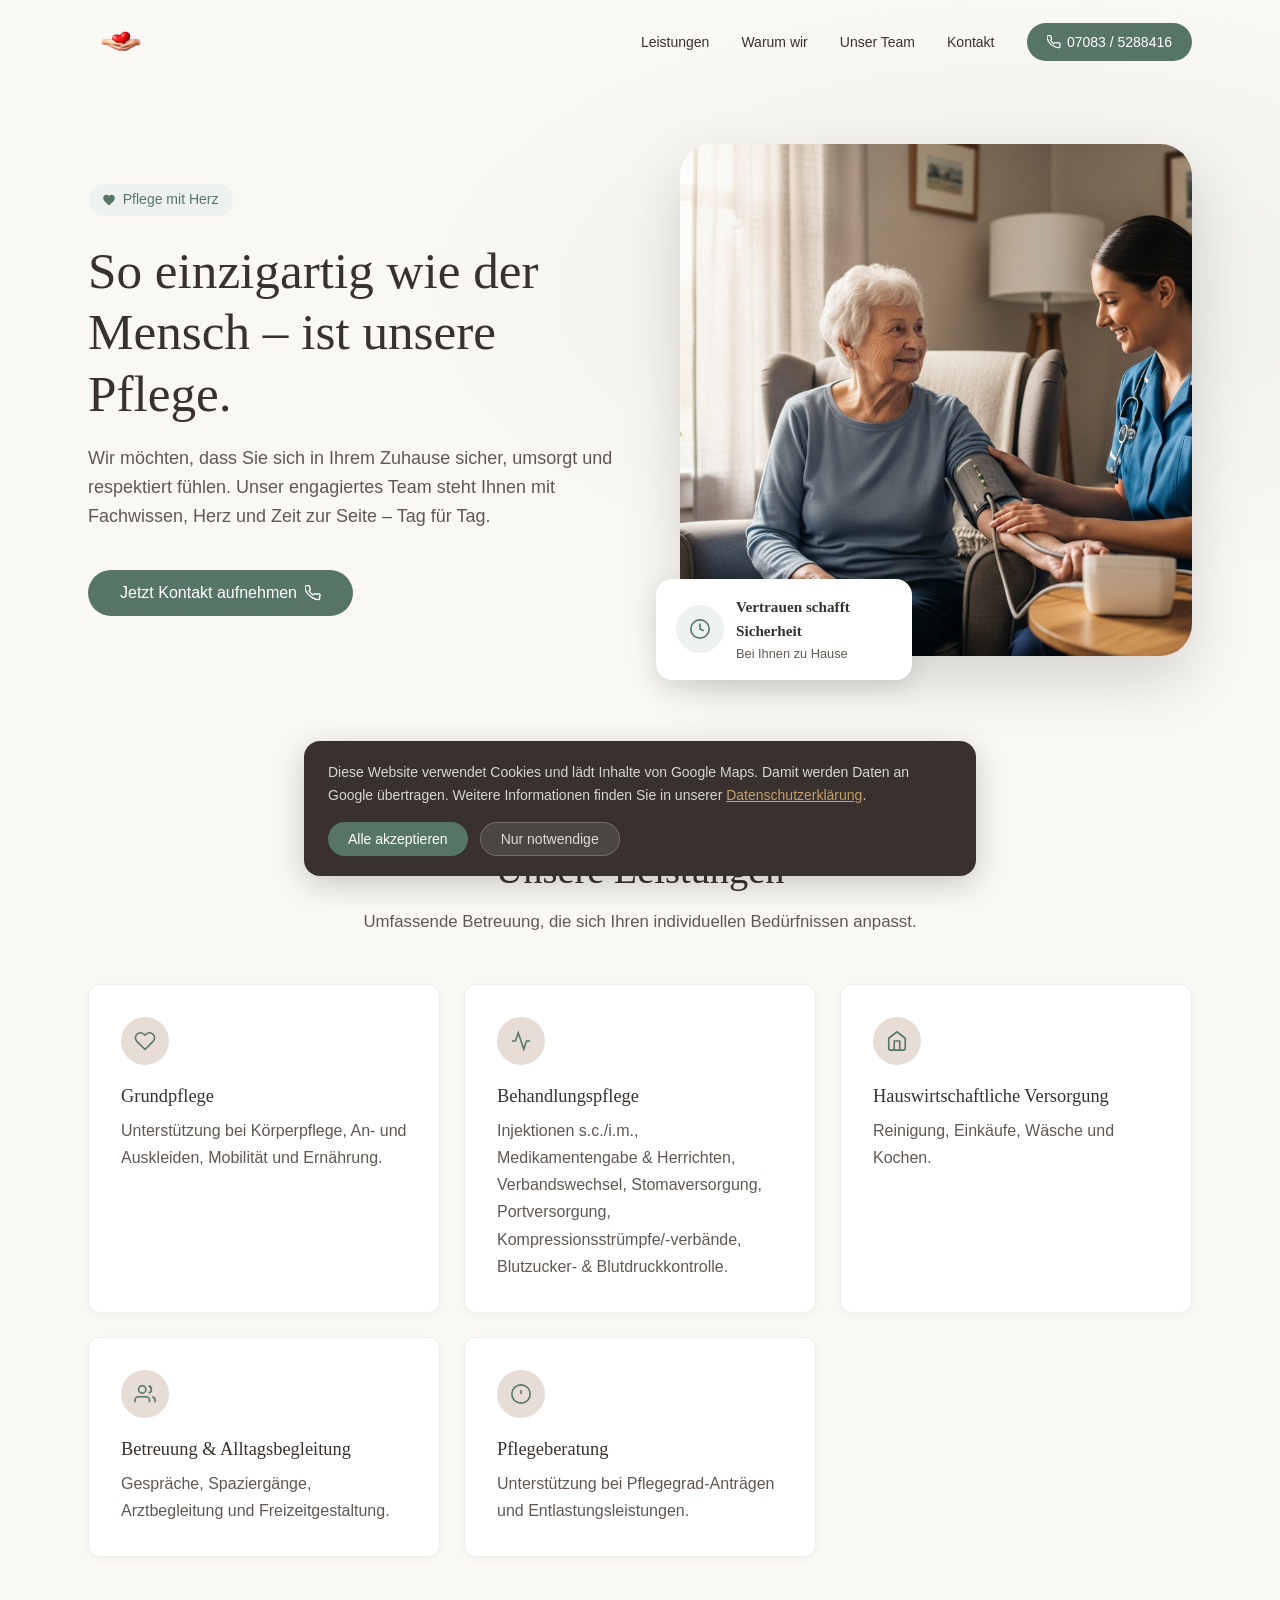
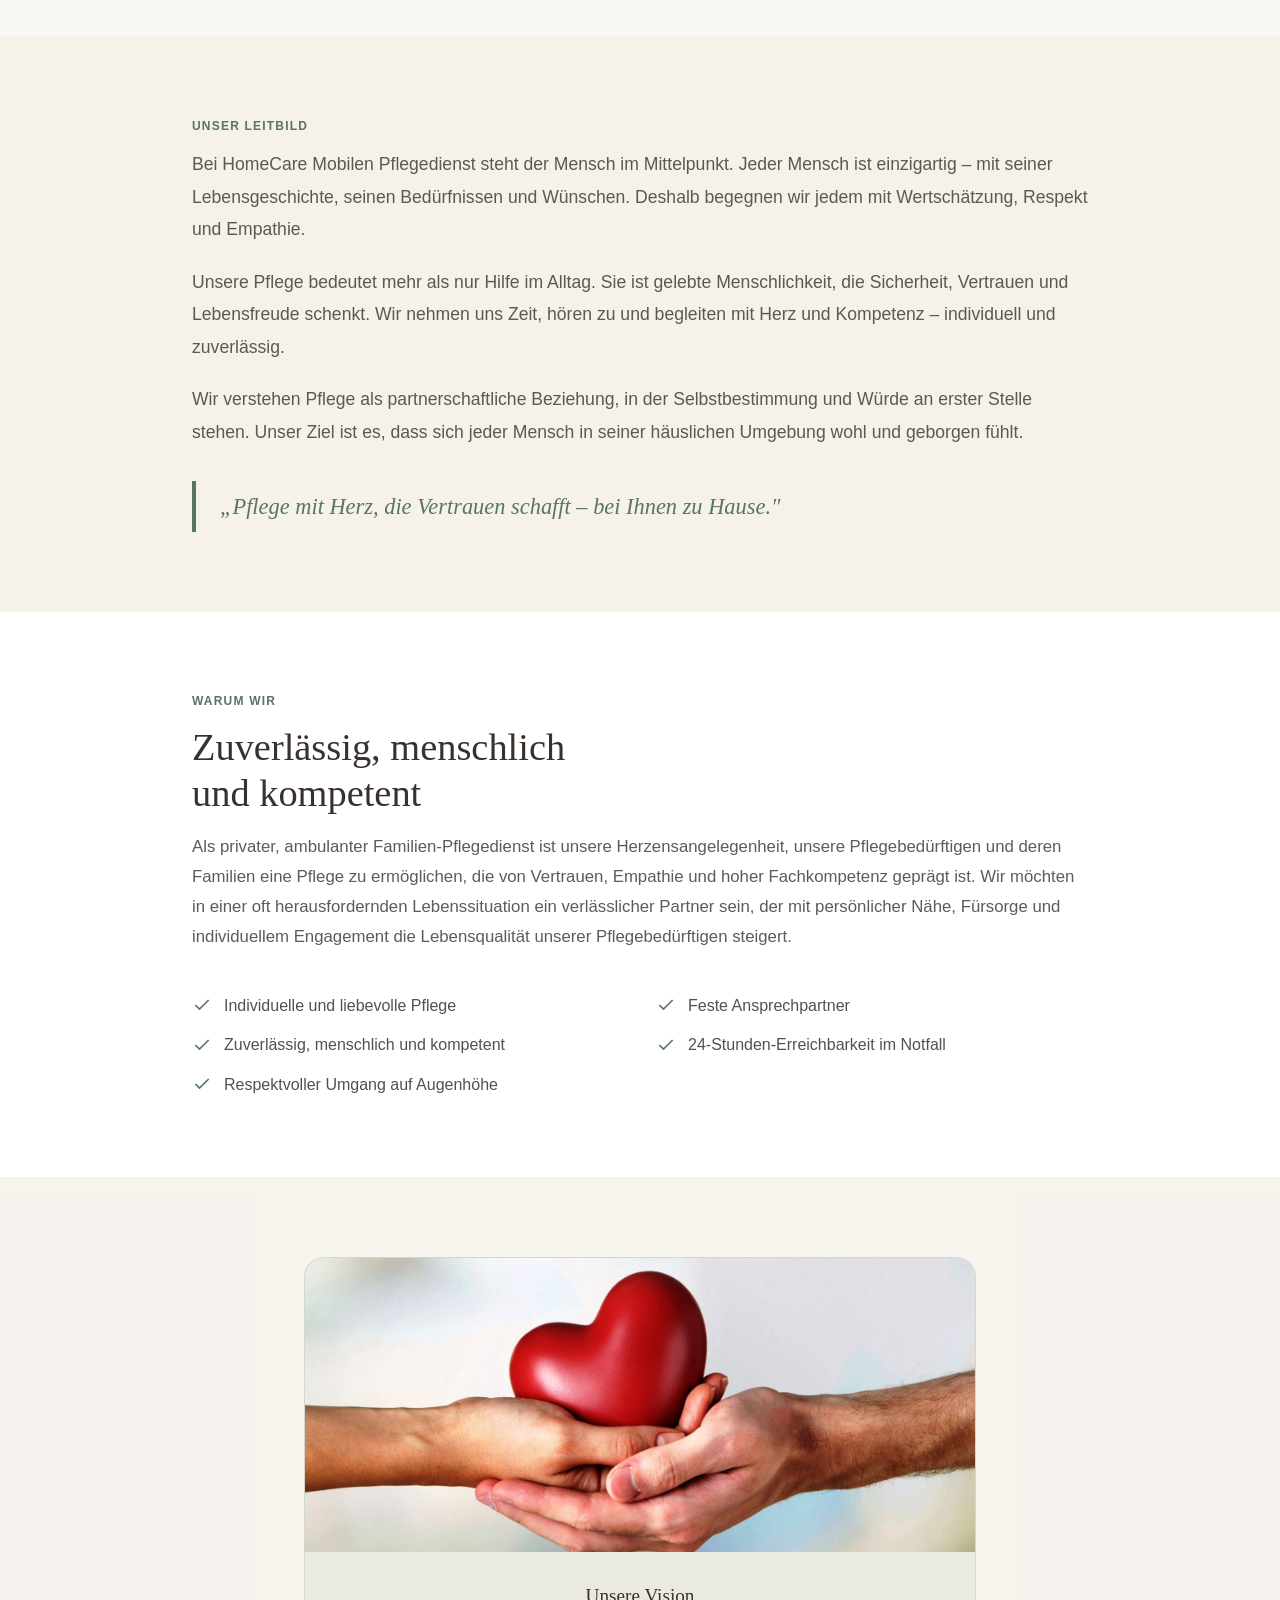
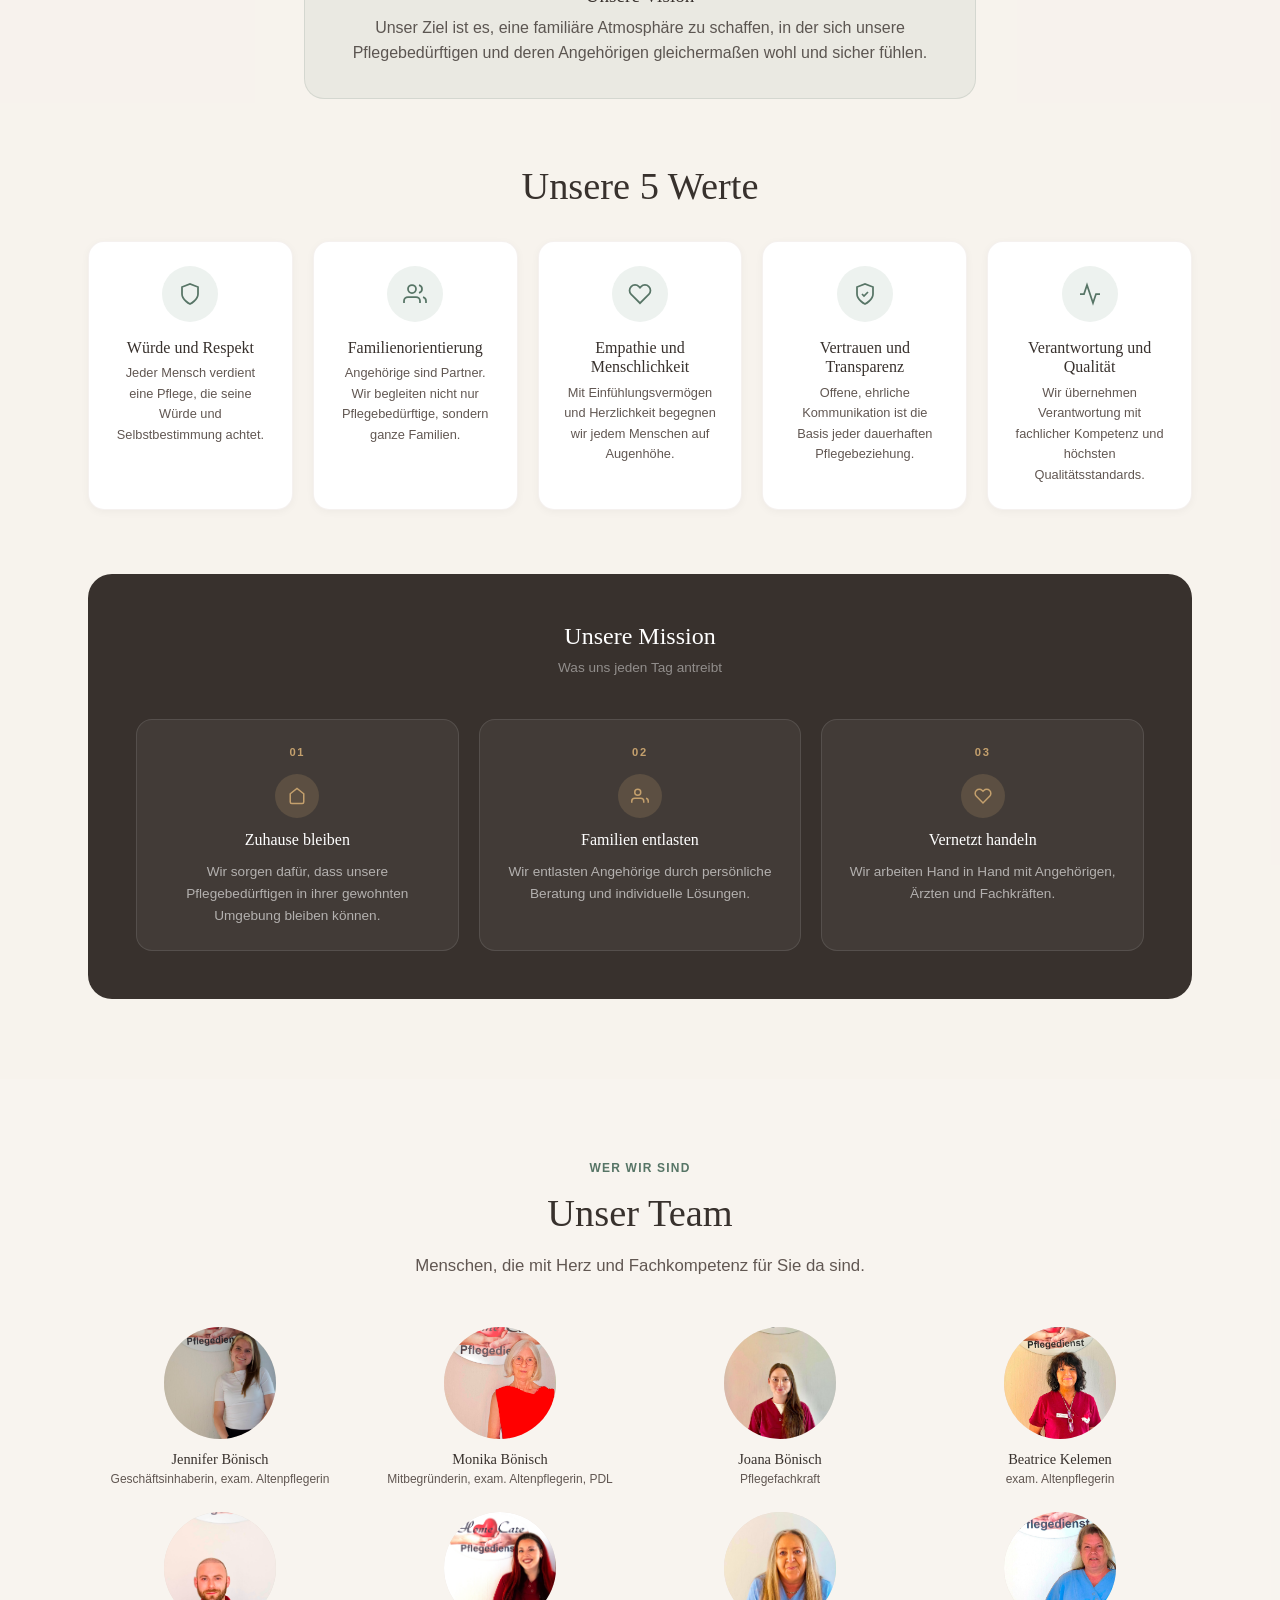
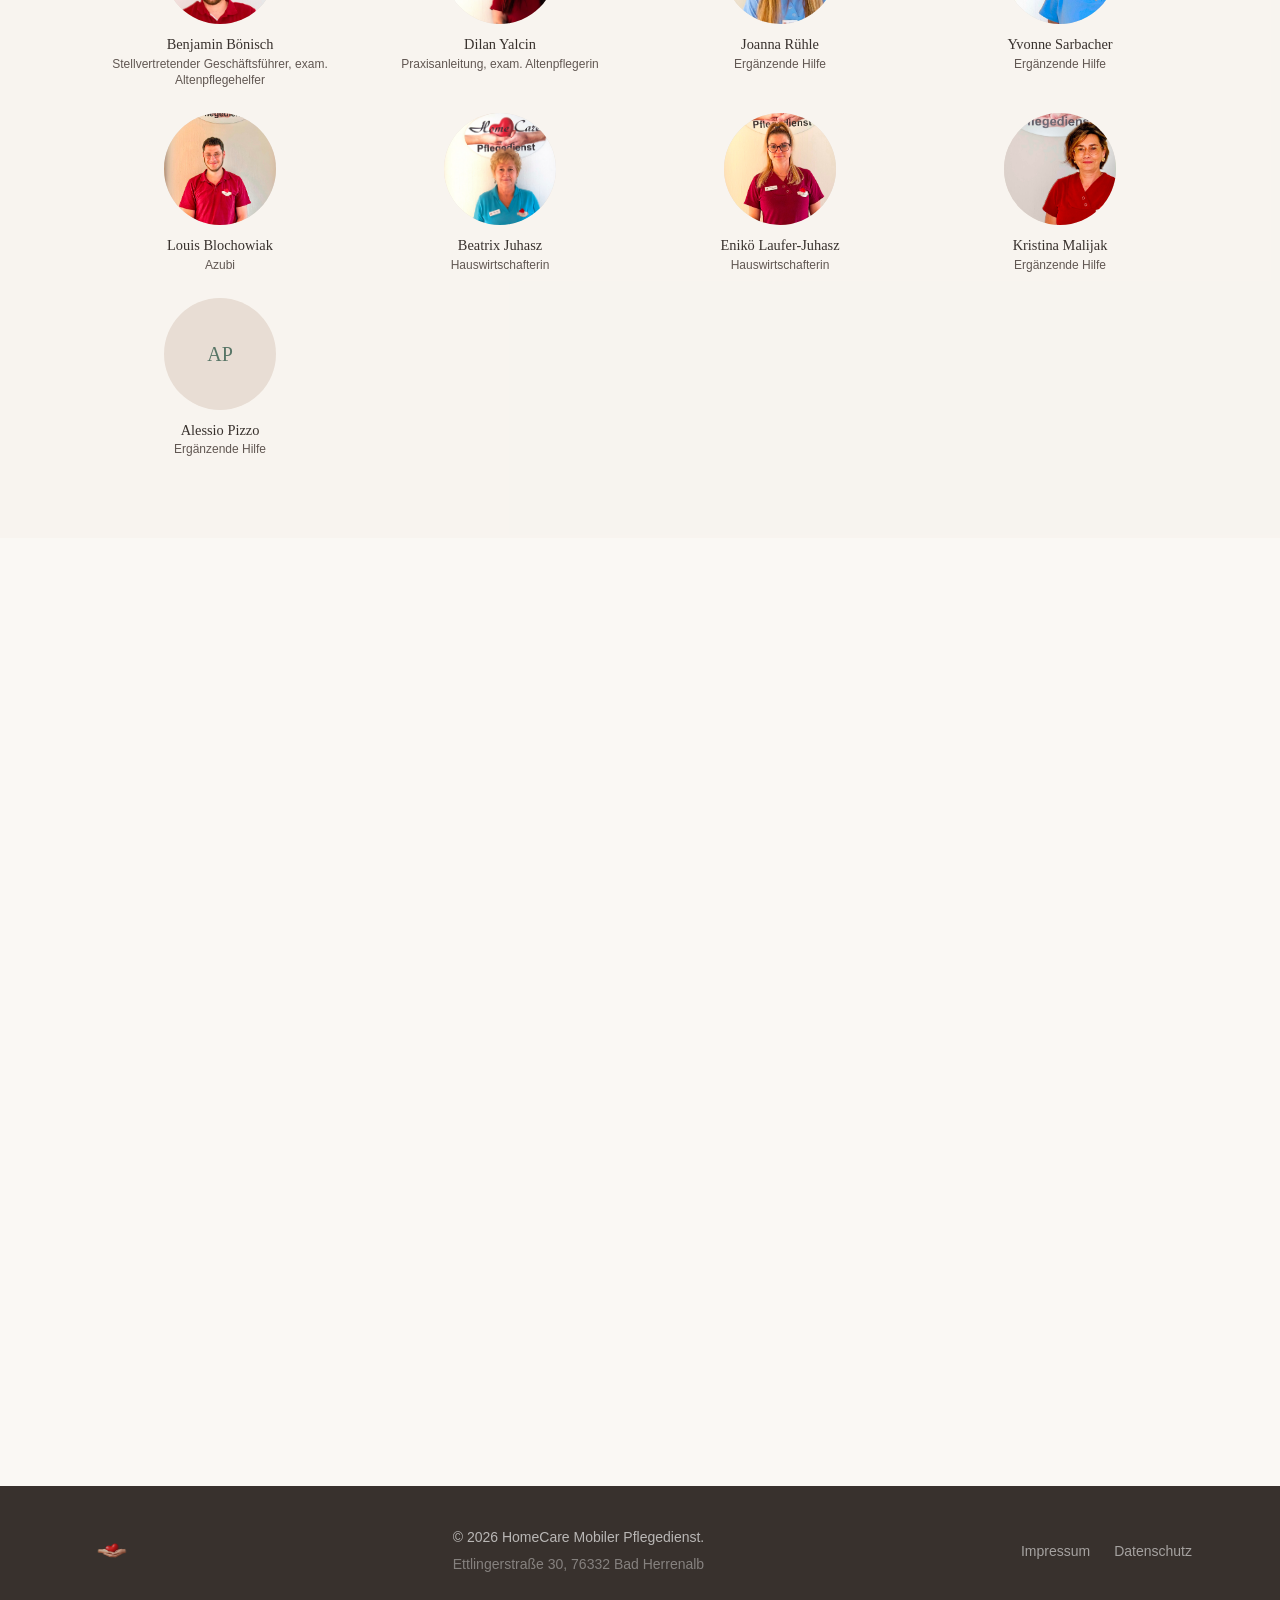
==== commit 0a8cd9bf: "Add files via upload" ====
--- a/index.html
+++ b/index.html
@@ -264,6 +264,7 @@
     .info-icon { width: 2.5rem; height: 2.5rem; background: var(--primary-lt); border-radius: 999px; display:flex; align-items:center; justify-content:center; color:var(--primary); flex-shrink:0; }
     .info-item strong { display:block; font-weight:500; }
     .info-item span, .info-item a { color: var(--muted-fg); font-size: 1rem; }
+    .info-item a { overflow-wrap: anywhere; }
     .info-item > div > span { display: block; }
     .info-item a:hover { color: var(--primary); }
 
@@ -671,8 +672,8 @@
                 <svg width="18" height="18" viewBox="0 0 24 24" fill="none" stroke="currentColor" stroke-width="2"><path d="M21 10c0 7-9 13-9 13s-9-6-9-13a9 9 0 0118 0z"/><circle cx="12" cy="10" r="3"/></svg>
               </div>
               <div>
-                <strong>HomeCare Mobiler Pflegedienst</strong>
-                <span>Ettlingerstraße 30<br>76332 Bad Herrenalb</span>
+                <strong>Adresse</strong>
+                <span>HomeCare Mobiler Pflegedienst<br>Ettlingerstraße 30<br>76332 Bad Herrenalb</span>
               </div>
             </div>
             <div class="info-item">
@@ -683,6 +684,7 @@
                 <strong>Kontakt</strong>
                 <span>Tel.: <a href="tel:070835288416">07083 / 5288416</a></span>
                 <span>Fax: 07083 / 5289252</span>
+                <span>E-Mail: <a href="mailto:jennifer.boenisch@hc-pflegedienst.com">jennifer.boenisch@hc-pflegedienst.com</a></span>
               </div>
             </div>
             <div class="info-item">
@@ -692,15 +694,7 @@
               <div>
                 <strong>Erreichbarkeit</strong>
                 <span>Mo – Fr: 09:00 – 16:00 Uhr</span>
-                <span style="font-size:.85rem">Notfall: 24h erreichbar</span>
-              </div>
-            </div>
-            <div class="info-item">
-              <div class="info-icon">
-                <svg width="18" height="18" viewBox="0 0 24 24" fill="none" stroke="currentColor" stroke-width="2"><path d="M4 4h16c1.1 0 2 .9 2 2v12c0 1.1-.9 2-2 2H4c-1.1 0-2-.9-2-2V6c0-1.1.9-2 2-2z"/><polyline points="22,6 12,13 2,6"/></svg>
-              </div>
-              <div>
-                <a href="mailto:jennifer.boenisch@hc-pflegedienst.com">jennifer.boenisch@hc-pflegedienst.com</a>
+                <span>Notfall: 24h erreichbar</span>
               </div>
             </div>
           </div>
@@ -1058,7 +1052,7 @@
 
 // ── EMAILJS FORMULAR ───────────────────────────────
 // EmailJS-Konfiguration
-const EMAILJS_SERVICE  = 'service_yafi0k';
+const EMAILJS_SERVICE  = 'service_yafjv0k';
 const EMAILJS_TEMPLATE = 'template_y8mlg8q';
 const EMAILJS_KEY      = 'jyMW8RuiEk0h9-k4e';
 let emailjsInitialized = false;
@@ -1103,7 +1097,8 @@
     console.error('EmailJS-Versand fehlgeschlagen:', error);
     btn.textContent = 'Nachricht senden';
     btn.disabled = false;
-    alert('Fehler beim Senden. Bitte rufen Sie uns direkt an: 07083 / 5288416');
+    const detail = error?.text || error?.message || (error?.status ? `Status ${error.status}` : 'Unbekannter EmailJS-Fehler');
+    alert(`EmailJS-Fehler: ${detail}\n\nBitte rufen Sie uns direkt an: 07083 / 5288416`);
   });
 }
 
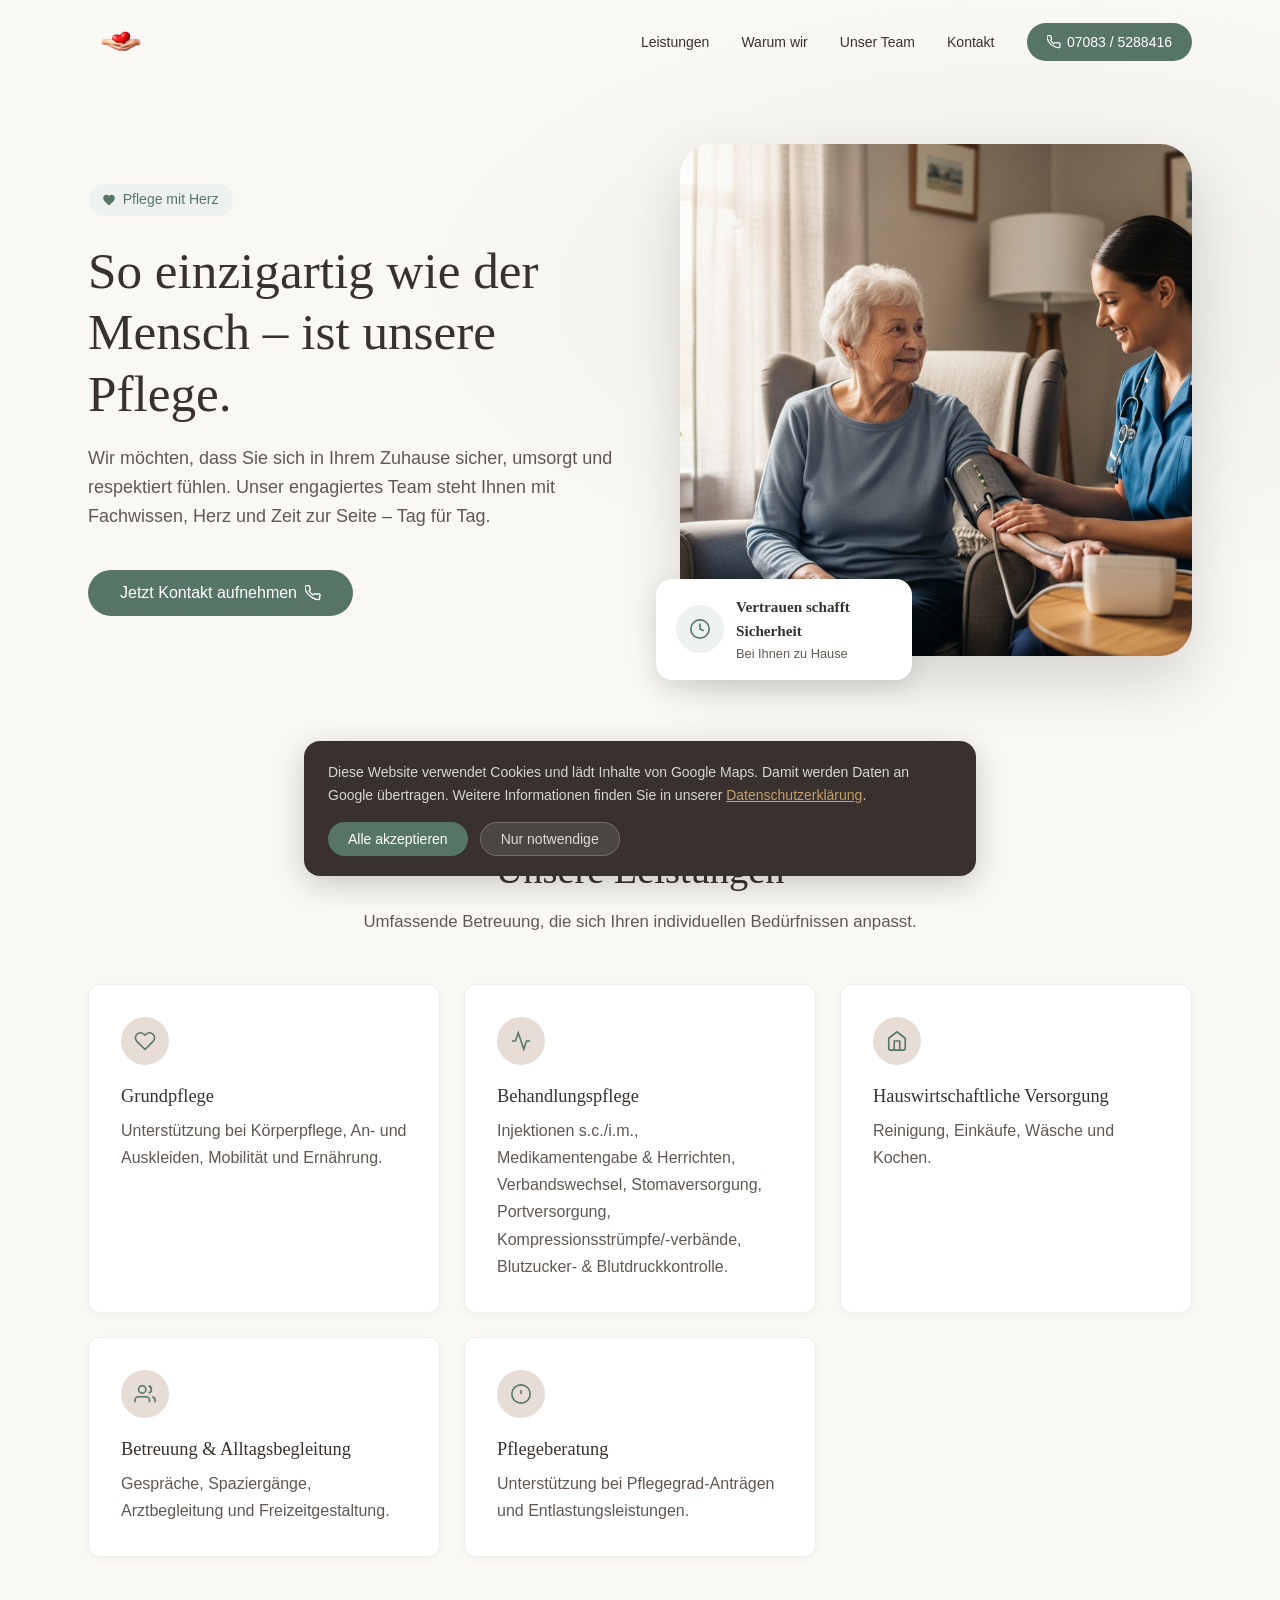
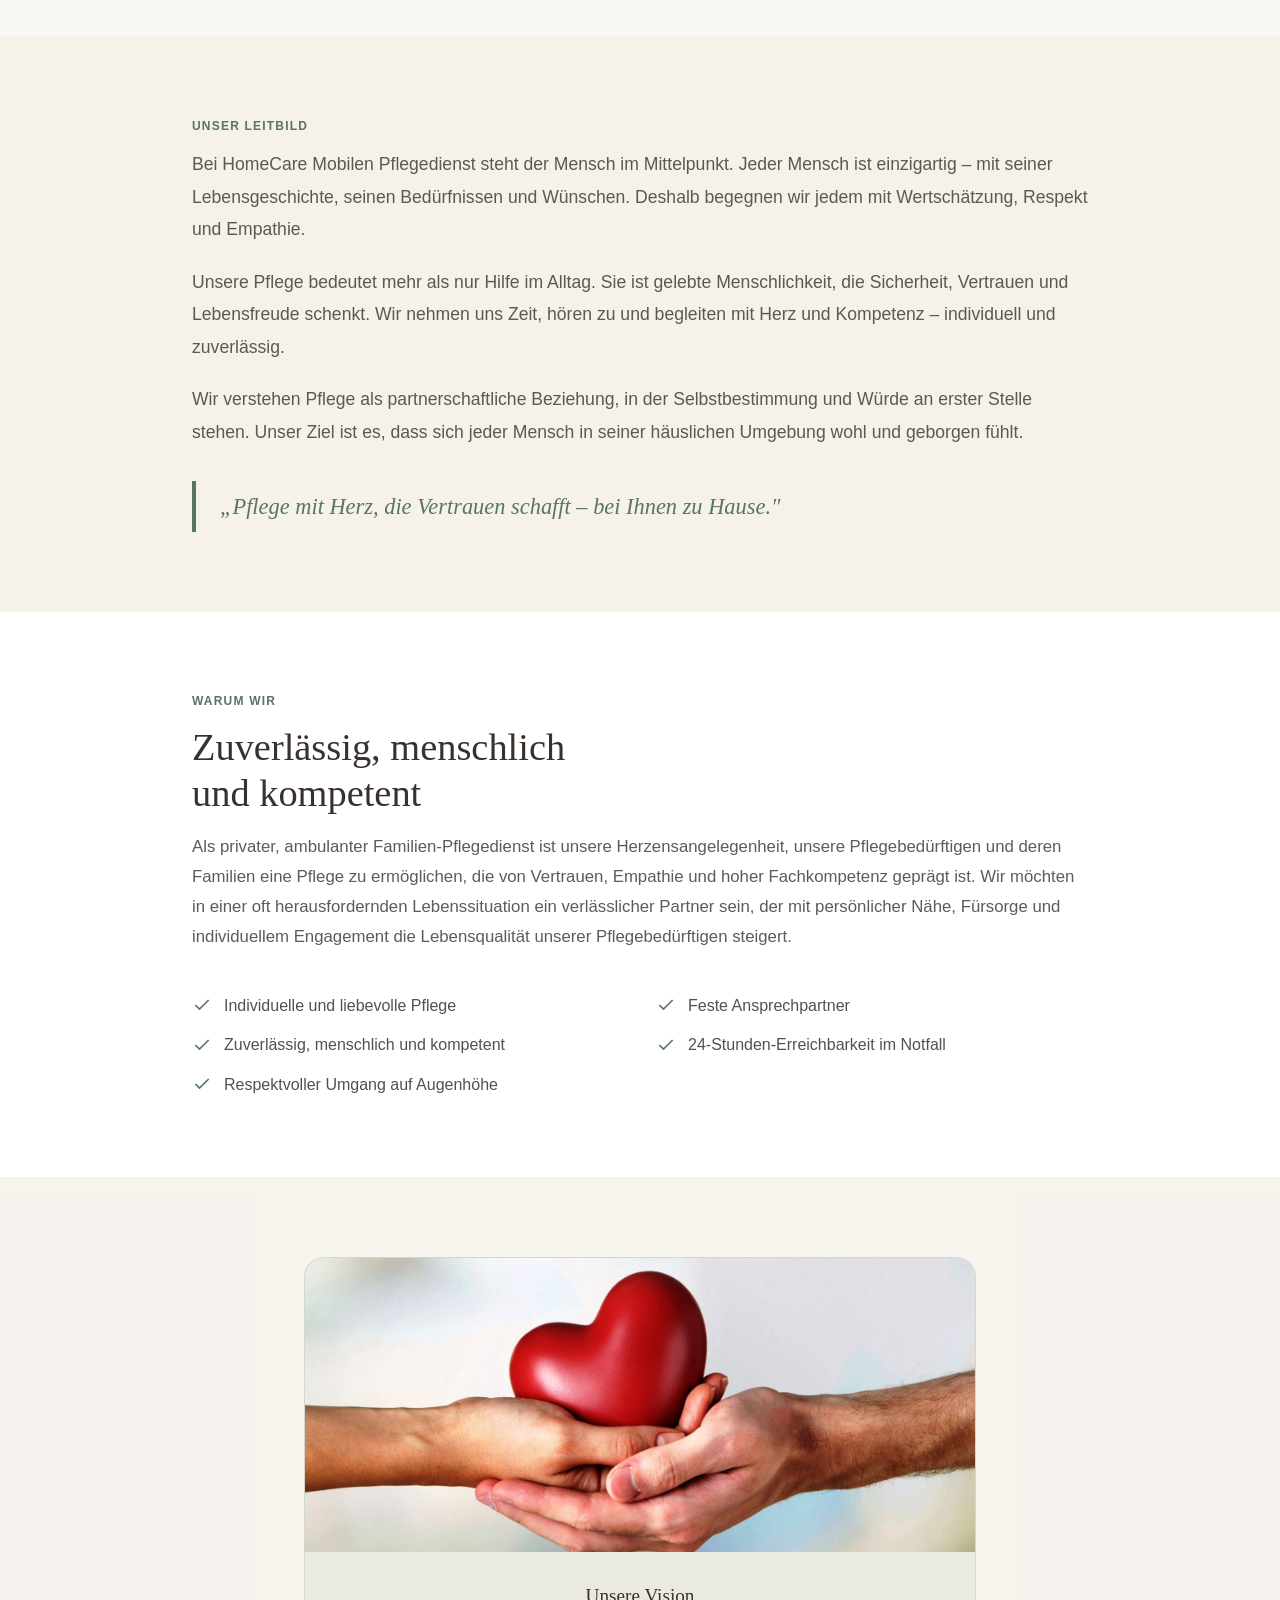
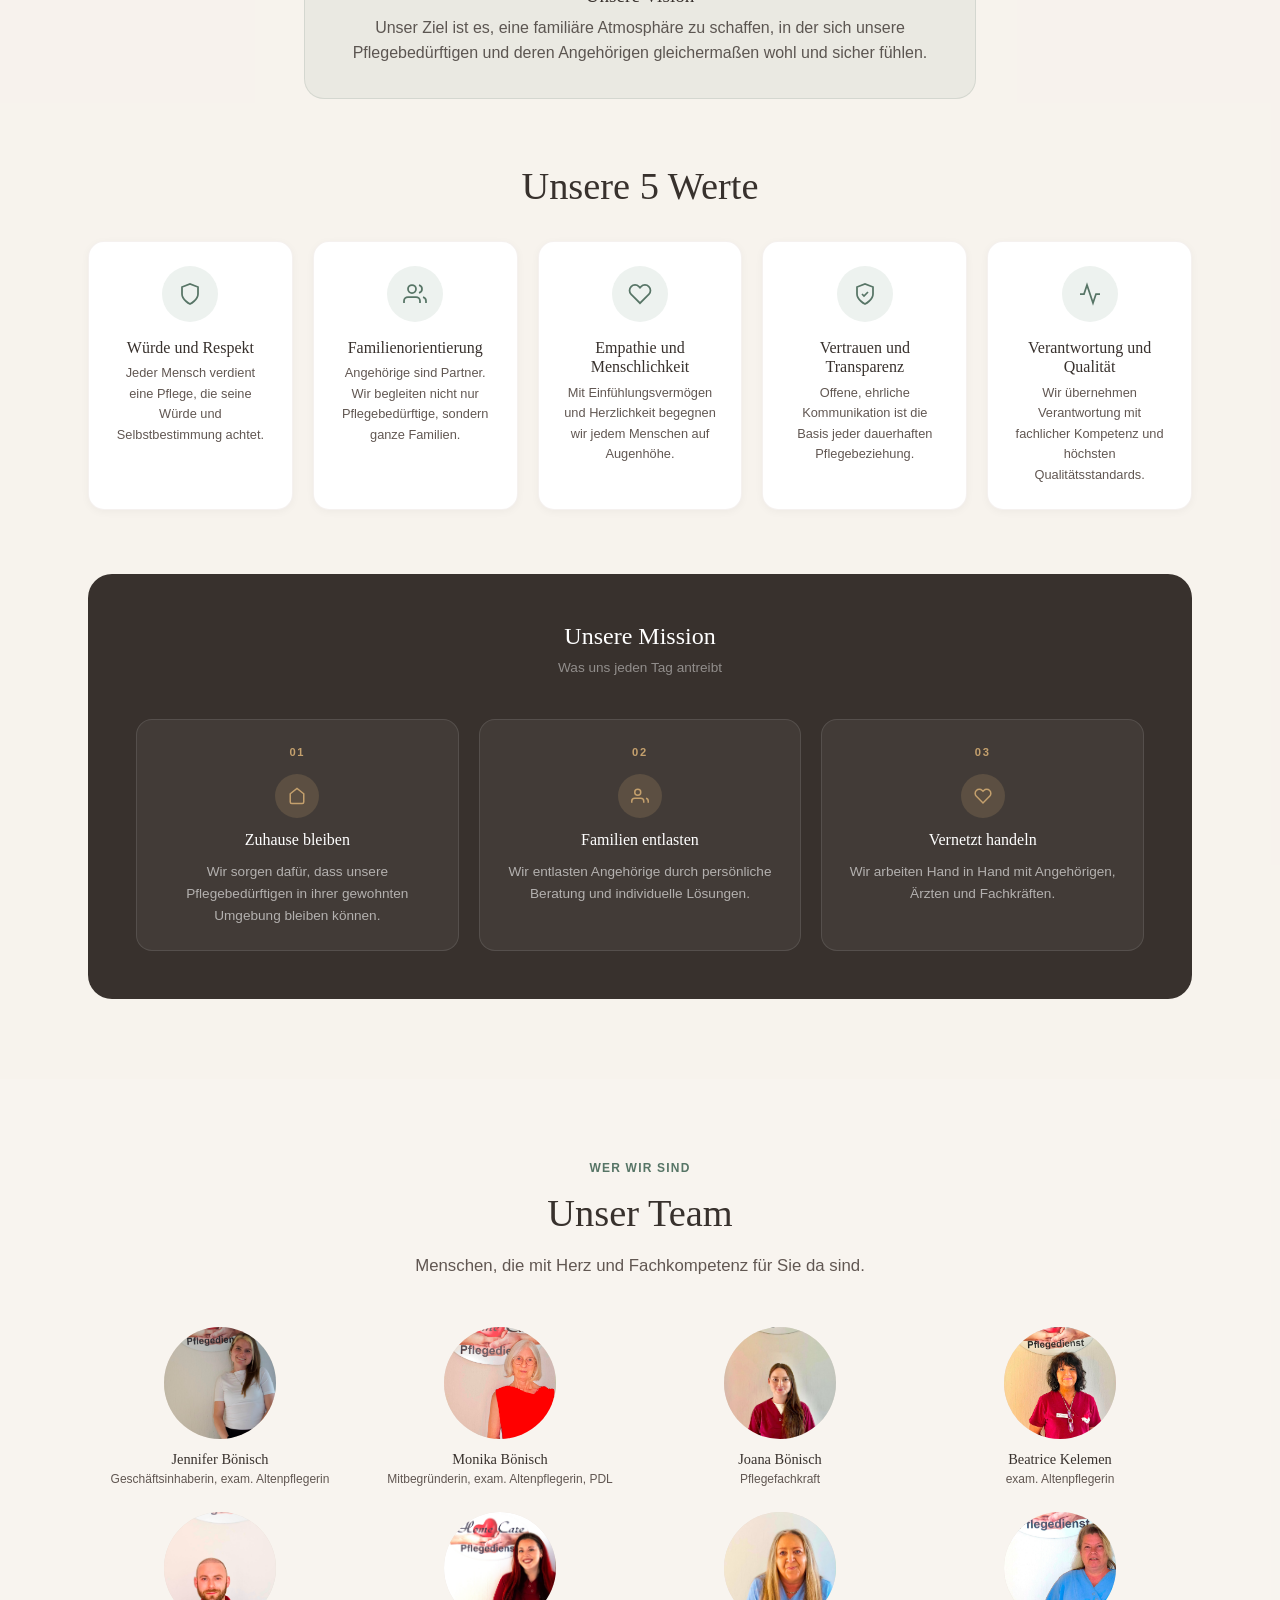
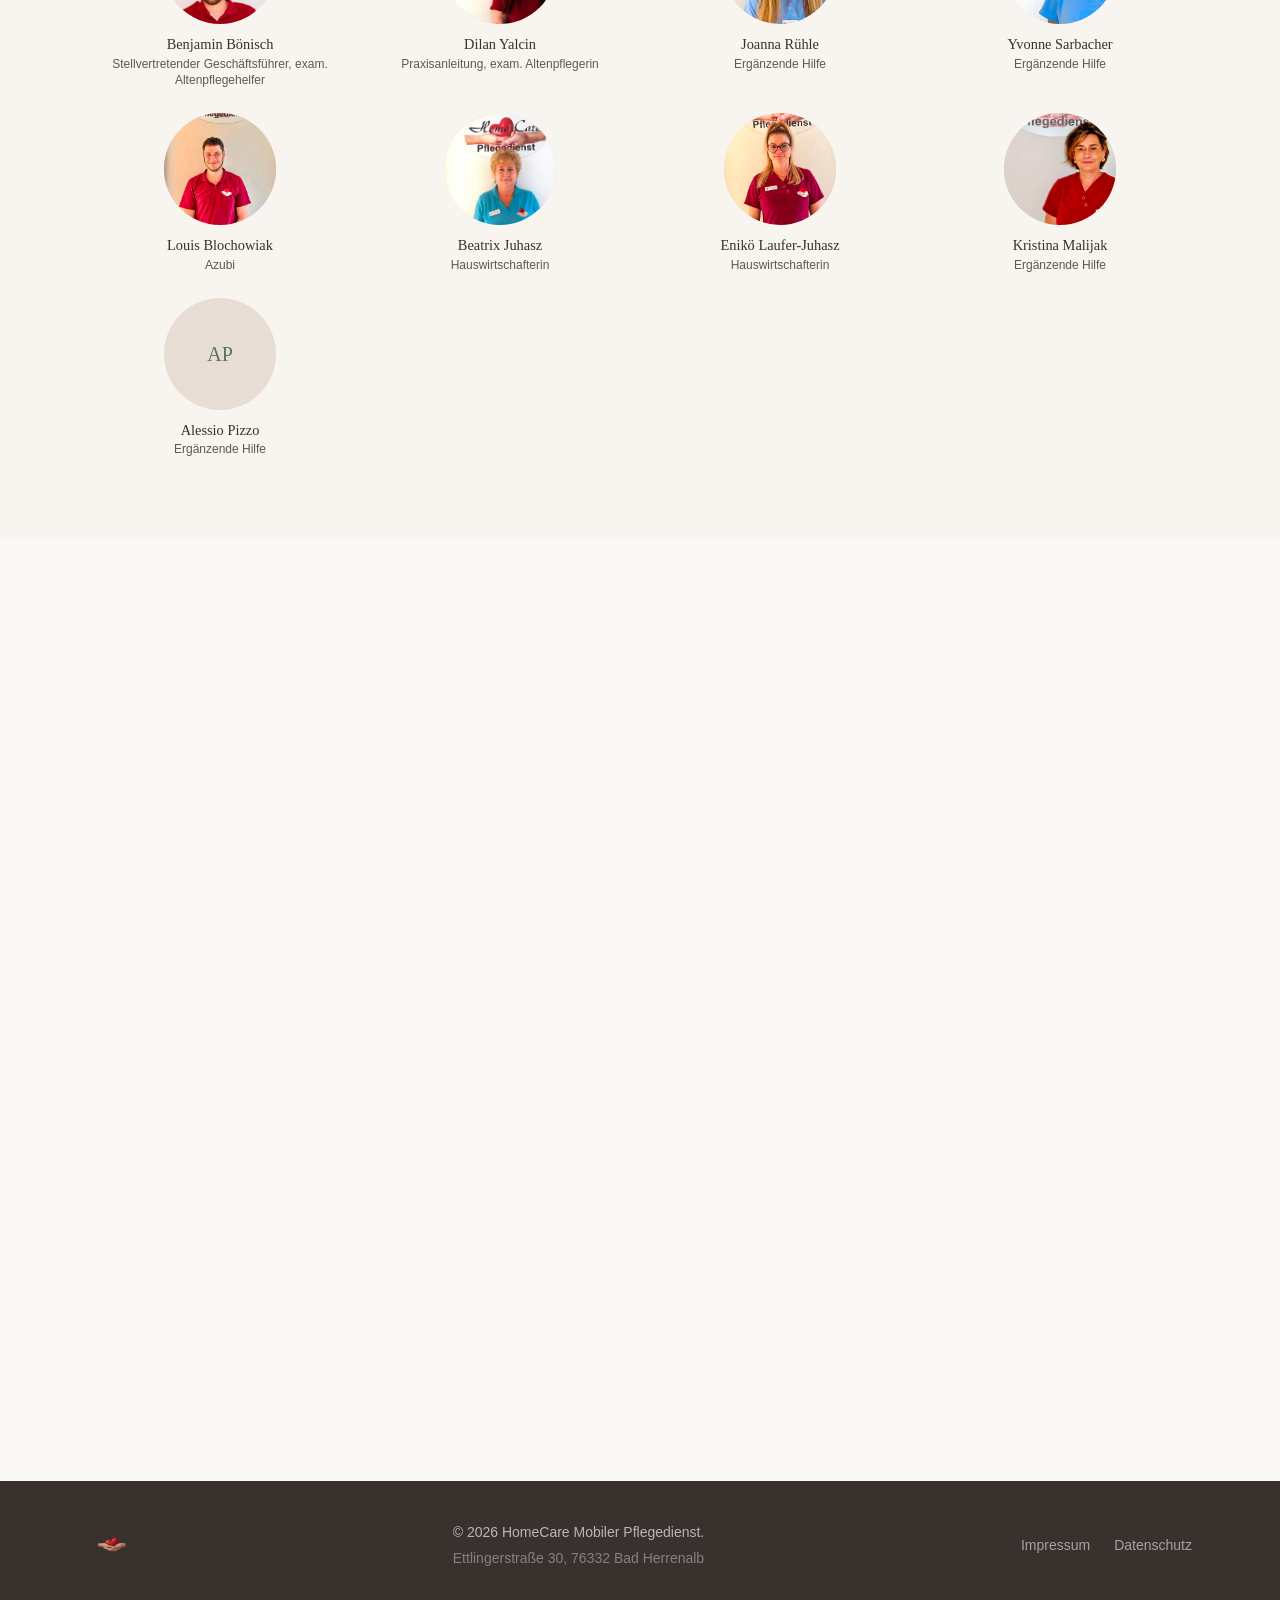
==== commit d1fe26df: "Add files via upload" ====
--- a/index.html
+++ b/index.html
@@ -262,8 +262,11 @@
     .info-list { display: flex; flex-direction: column; gap: 1.25rem; }
     .info-item { display: flex; align-items: flex-start; gap: 1rem; }
     .info-icon { width: 2.5rem; height: 2.5rem; background: var(--primary-lt); border-radius: 999px; display:flex; align-items:center; justify-content:center; color:var(--primary); flex-shrink:0; }
-    .info-item strong { display:block; font-weight:500; }
-    .info-item span, .info-item a { color: var(--muted-fg); font-size: 1rem; }
+    .info-item strong {
+      display: block; margin-bottom: .2rem; color: var(--primary);
+      font-size: .95rem; font-weight: 600; line-height: 1.35;
+    }
+    .info-item span, .info-item a { color: var(--fg); font-size: 1rem; }
     .info-item a { overflow-wrap: anywhere; }
     .info-item > div > span { display: block; }
     .info-item a:hover { color: var(--primary); }
@@ -1052,7 +1055,7 @@
 
 // ── EMAILJS FORMULAR ───────────────────────────────
 // EmailJS-Konfiguration
-const EMAILJS_SERVICE  = 'service_yafjv0k';
+const EMAILJS_SERVICE  = 'service_yafiy0k';
 const EMAILJS_TEMPLATE = 'template_y8mlg8q';
 const EMAILJS_KEY      = 'jyMW8RuiEk0h9-k4e';
 let emailjsInitialized = false;
